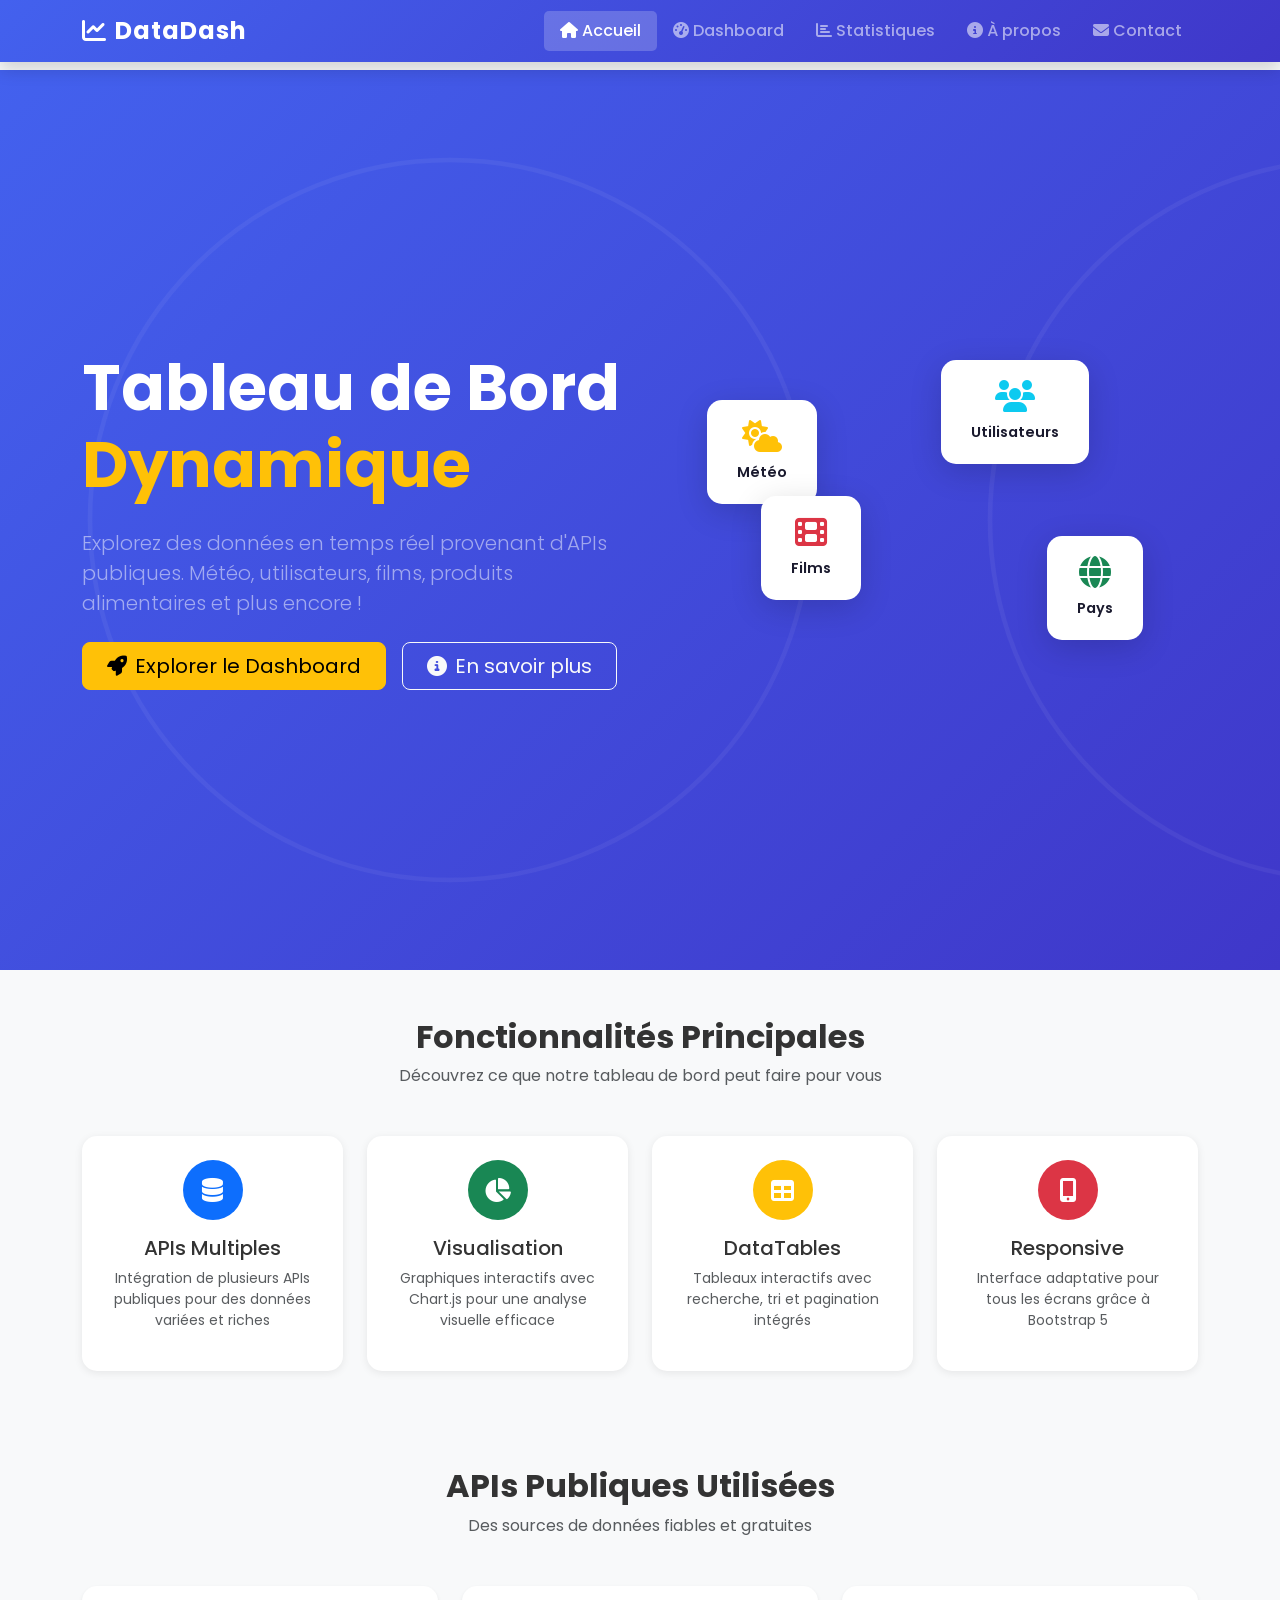
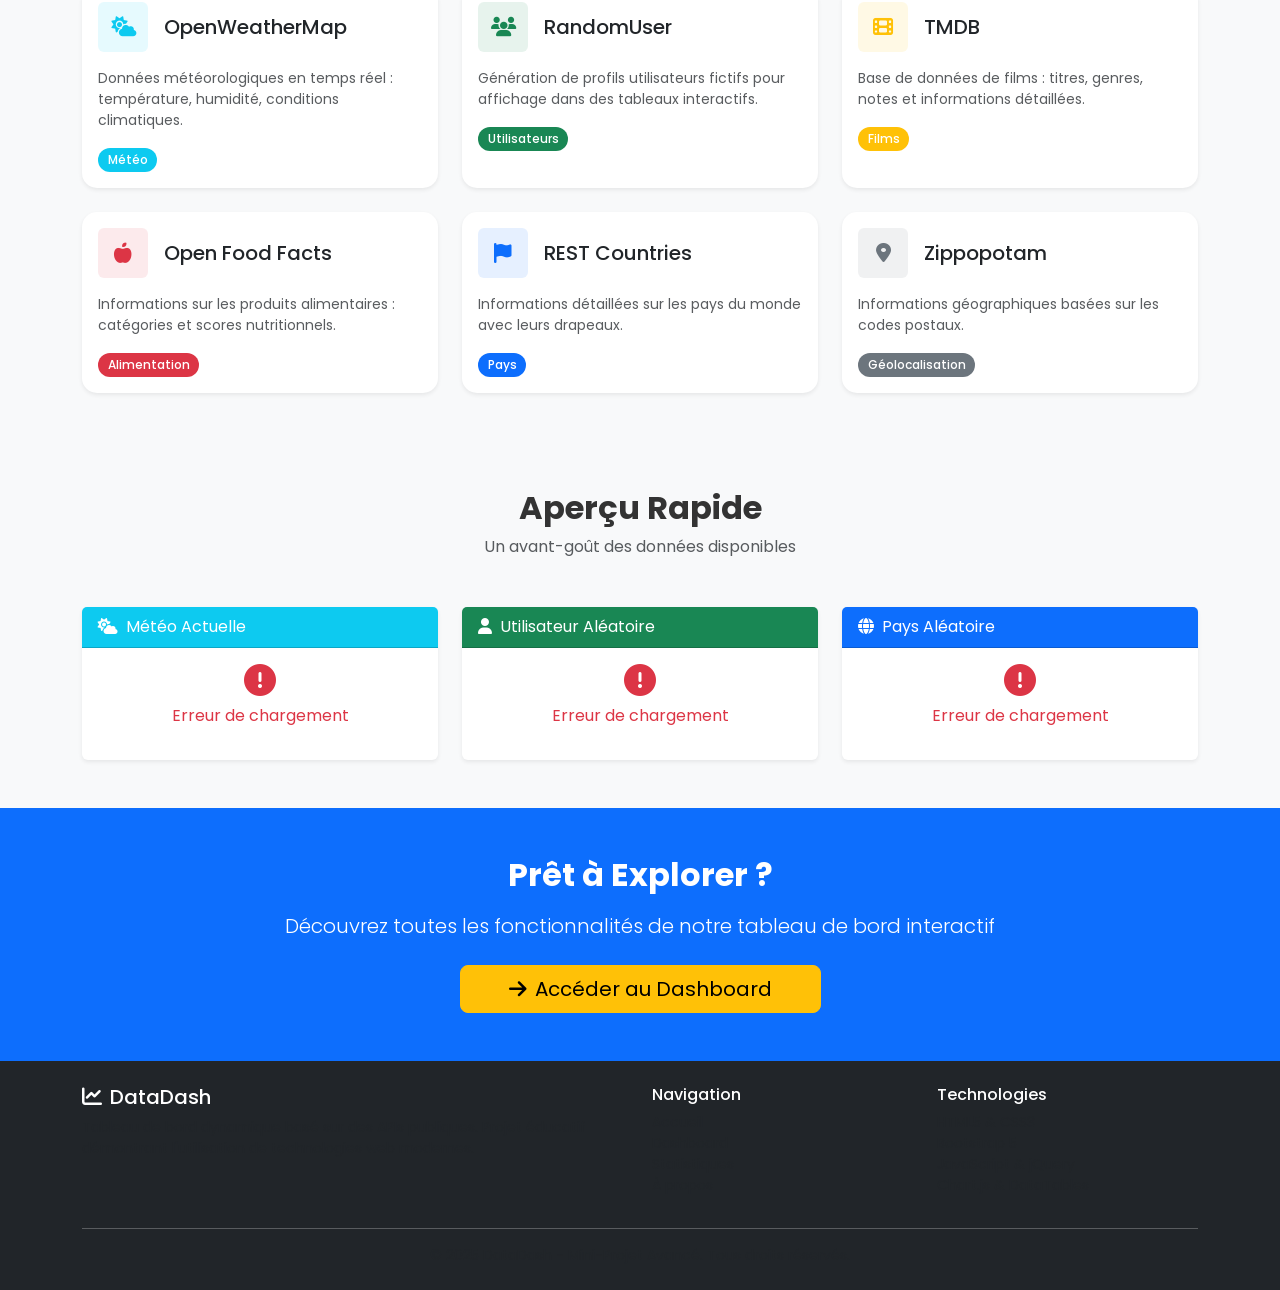
==== index.html @ 27be099c "feat: add statistiques page with dynamic data visualization and user statistics" ====
<!DOCTYPE html>
<html lang="fr">
<head>
    <meta charset="UTF-8">
    <meta name="viewport" content="width=device-width, initial-scale=1.0">
    <title>DataDash - Tableau de Bord Dynamique</title>
    <!-- Bootstrap 5 CSS -->
    <link href="https://cdn.jsdelivr.net/npm/bootstrap@5.3.2/dist/css/bootstrap.min.css" rel="stylesheet">
    <!-- Font Awesome -->
    <link rel="stylesheet" href="https://cdnjs.cloudflare.com/ajax/libs/font-awesome/6.4.2/css/all.min.css">
    <!-- Google Fonts -->
    <link href="https://fonts.googleapis.com/css2?family=Poppins:wght@300;400;500;600;700&display=swap" rel="stylesheet">
    <!-- Custom CSS -->
    <link rel="stylesheet" href="css/style.css">
</head>
<body>
    <!-- Navigation -->
    <nav class="navbar navbar-expand-lg navbar-dark bg-primary fixed-top shadow">
        <div class="container">
            <a class="navbar-brand fw-bold" href="index.html">
                <i class="fas fa-chart-line me-2"></i>DataDash
            </a>
            <button class="navbar-toggler" type="button" data-bs-toggle="collapse" data-bs-target="#navbarNav">
                <span class="navbar-toggler-icon"></span>
            </button>
            <div class="collapse navbar-collapse" id="navbarNav">
                <ul class="navbar-nav ms-auto">
                    <li class="nav-item">
                        <a class="nav-link active" href="index.html"><i class="fas fa-home me-1"></i>Accueil</a>
                    </li>
                    <li class="nav-item">
                        <a class="nav-link" href="pages/dashboard.html"><i class="fas fa-tachometer-alt me-1"></i>Dashboard</a>
                    </li>
                    <li class="nav-item">
                        <a class="nav-link" href="pages/statistiques.html"><i class="fas fa-chart-bar me-1"></i>Statistiques</a>
                    </li>
                    <li class="nav-item">
                        <a class="nav-link" href="pages/apropos.html"><i class="fas fa-info-circle me-1"></i>À propos</a>
                    </li>
                    <li class="nav-item">
                        <a class="nav-link" href="pages/contact.html"><i class="fas fa-envelope me-1"></i>Contact</a>
                    </li>
                </ul>
            </div>
        </div>
    </nav>

    <!-- Hero Section -->
    <header class="hero-section">
        <div class="hero-overlay"></div>
        <div class="container hero-content">
            <div class="row align-items-center min-vh-100">
                <div class="col-lg-6">
                    <h1 class="display-3 fw-bold text-white mb-4 animate-fade-in">
                        Tableau de Bord <span class="text-warning">Dynamique</span>
                    </h1>
                    <p class="lead text-white-50 mb-4">
                        Explorez des données en temps réel provenant d'APIs publiques. 
                        Météo, utilisateurs, films, produits alimentaires et plus encore !
                    </p>
                    <div class="d-flex gap-3 flex-wrap">
                        <a href="pages/dashboard.html" class="btn btn-warning btn-lg px-4 py-2">
                            <i class="fas fa-rocket me-2"></i>Explorer le Dashboard
                        </a>
                        <a href="pages/apropos.html" class="btn btn-outline-light btn-lg px-4 py-2">
                            <i class="fas fa-info-circle me-2"></i>En savoir plus
                        </a>
                    </div>
                </div>
                <div class="col-lg-6 d-none d-lg-block">
                    <div class="hero-illustration">
                        <div class="floating-card card-1">
                            <i class="fas fa-cloud-sun fa-2x text-warning"></i>
                            <span>Météo</span>
                        </div>
                        <div class="floating-card card-2">
                            <i class="fas fa-users fa-2x text-info"></i>
                            <span>Utilisateurs</span>
                        </div>
                        <div class="floating-card card-3">
                            <i class="fas fa-film fa-2x text-danger"></i>
                            <span>Films</span>
                        </div>
                        <div class="floating-card card-4">
                            <i class="fas fa-globe fa-2x text-success"></i>
                            <span>Pays</span>
                        </div>
                    </div>
                </div>
            </div>
        </div>
    </header>

    <!-- Features Section -->
    <section class="py-5 bg-light" id="features">
        <div class="container">
            <div class="text-center mb-5">
                <h2 class="fw-bold">Fonctionnalités Principales</h2>
                <p class="text-muted">Découvrez ce que notre tableau de bord peut faire pour vous</p>
            </div>
            <div class="row g-4">
                <div class="col-md-6 col-lg-3">
                    <div class="feature-card text-center p-4 h-100">
                        <div class="feature-icon bg-primary text-white rounded-circle mb-3 mx-auto">
                            <i class="fas fa-database"></i>
                        </div>
                        <h5>APIs Multiples</h5>
                        <p class="text-muted small">Intégration de plusieurs APIs publiques pour des données variées et riches</p>
                    </div>
                </div>
                <div class="col-md-6 col-lg-3">
                    <div class="feature-card text-center p-4 h-100">
                        <div class="feature-icon bg-success text-white rounded-circle mb-3 mx-auto">
                            <i class="fas fa-chart-pie"></i>
                        </div>
                        <h5>Visualisation</h5>
                        <p class="text-muted small">Graphiques interactifs avec Chart.js pour une analyse visuelle efficace</p>
                    </div>
                </div>
                <div class="col-md-6 col-lg-3">
                    <div class="feature-card text-center p-4 h-100">
                        <div class="feature-icon bg-warning text-white rounded-circle mb-3 mx-auto">
                            <i class="fas fa-table"></i>
                        </div>
                        <h5>DataTables</h5>
                        <p class="text-muted small">Tableaux interactifs avec recherche, tri et pagination intégrés</p>
                    </div>
                </div>
                <div class="col-md-6 col-lg-3">
                    <div class="feature-card text-center p-4 h-100">
                        <div class="feature-icon bg-danger text-white rounded-circle mb-3 mx-auto">
                            <i class="fas fa-mobile-alt"></i>
                        </div>
                        <h5>Responsive</h5>
                        <p class="text-muted small">Interface adaptative pour tous les écrans grâce à Bootstrap 5</p>
                    </div>
                </div>
            </div>
        </div>
    </section>

    <!-- APIs Section -->
    <section class="py-5" id="apis">
        <div class="container">
            <div class="text-center mb-5">
                <h2 class="fw-bold">APIs Publiques Utilisées</h2>
                <p class="text-muted">Des sources de données fiables et gratuites</p>
            </div>
            <div class="row g-4">
                <div class="col-md-6 col-lg-4">
                    <div class="api-card card h-100 border-0 shadow-sm">
                        <div class="card-body">
                            <div class="d-flex align-items-center mb-3">
                                <div class="api-icon bg-info bg-opacity-10 text-info rounded p-3 me-3">
                                    <i class="fas fa-cloud-sun fa-lg"></i>
                                </div>
                                <h5 class="mb-0">OpenWeatherMap</h5>
                            </div>
                            <p class="text-muted small">Données météorologiques en temps réel : température, humidité, conditions climatiques.</p>
                            <span class="badge bg-info">Météo</span>
                        </div>
                    </div>
                </div>
                <div class="col-md-6 col-lg-4">
                    <div class="api-card card h-100 border-0 shadow-sm">
                        <div class="card-body">
                            <div class="d-flex align-items-center mb-3">
                                <div class="api-icon bg-success bg-opacity-10 text-success rounded p-3 me-3">
                                    <i class="fas fa-users fa-lg"></i>
                                </div>
                                <h5 class="mb-0">RandomUser</h5>
                            </div>
                            <p class="text-muted small">Génération de profils utilisateurs fictifs pour affichage dans des tableaux interactifs.</p>
                            <span class="badge bg-success">Utilisateurs</span>
                        </div>
                    </div>
                </div>
                <div class="col-md-6 col-lg-4">
                    <div class="api-card card h-100 border-0 shadow-sm">
                        <div class="card-body">
                            <div class="d-flex align-items-center mb-3">
                                <div class="api-icon bg-warning bg-opacity-10 text-warning rounded p-3 me-3">
                                    <i class="fas fa-film fa-lg"></i>
                                </div>
                                <h5 class="mb-0">TMDB</h5>
                            </div>
                            <p class="text-muted small">Base de données de films : titres, genres, notes et informations détaillées.</p>
                            <span class="badge bg-warning">Films</span>
                        </div>
                    </div>
                </div>
                <div class="col-md-6 col-lg-4">
                    <div class="api-card card h-100 border-0 shadow-sm">
                        <div class="card-body">
                            <div class="d-flex align-items-center mb-3">
                                <div class="api-icon bg-danger bg-opacity-10 text-danger rounded p-3 me-3">
                                    <i class="fas fa-apple-alt fa-lg"></i>
                                </div>
                                <h5 class="mb-0">Open Food Facts</h5>
                            </div>
                            <p class="text-muted small">Informations sur les produits alimentaires : catégories et scores nutritionnels.</p>
                            <span class="badge bg-danger">Alimentation</span>
                        </div>
                    </div>
                </div>
                <div class="col-md-6 col-lg-4">
                    <div class="api-card card h-100 border-0 shadow-sm">
                        <div class="card-body">
                            <div class="d-flex align-items-center mb-3">
                                <div class="api-icon bg-primary bg-opacity-10 text-primary rounded p-3 me-3">
                                    <i class="fas fa-flag fa-lg"></i>
                                </div>
                                <h5 class="mb-0">REST Countries</h5>
                            </div>
                            <p class="text-muted small">Informations détaillées sur les pays du monde avec leurs drapeaux.</p>
                            <span class="badge bg-primary">Pays</span>
                        </div>
                    </div>
                </div>
                <div class="col-md-6 col-lg-4">
                    <div class="api-card card h-100 border-0 shadow-sm">
                        <div class="card-body">
                            <div class="d-flex align-items-center mb-3">
                                <div class="api-icon bg-secondary bg-opacity-10 text-secondary rounded p-3 me-3">
                                    <i class="fas fa-map-marker-alt fa-lg"></i>
                                </div>
                                <h5 class="mb-0">Zippopotam</h5>
                            </div>
                            <p class="text-muted small">Informations géographiques basées sur les codes postaux.</p>
                            <span class="badge bg-secondary">Géolocalisation</span>
                        </div>
                    </div>
                </div>
            </div>
        </div>
    </section>

    <!-- Quick Preview Section -->
    <section class="py-5 bg-light" id="preview">
        <div class="container">
            <div class="text-center mb-5">
                <h2 class="fw-bold">Aperçu Rapide</h2>
                <p class="text-muted">Un avant-goût des données disponibles</p>
            </div>
            <div class="row g-4">
                <!-- Weather Widget -->
                <div class="col-lg-4">
                    <div class="card border-0 shadow-sm h-100">
                        <div class="card-header bg-info text-white">
                            <i class="fas fa-cloud-sun me-2"></i>Météo Actuelle
                        </div>
                        <div class="card-body" id="weather-widget">
                            <div class="text-center py-4">
                                <div class="spinner-border text-info" role="status">
                                    <span class="visually-hidden">Chargement...</span>
                                </div>
                                <p class="text-muted mt-2">Chargement des données météo...</p>
                            </div>
                        </div>
                    </div>
                </div>
                <!-- Random User Widget -->
                <div class="col-lg-4">
                    <div class="card border-0 shadow-sm h-100">
                        <div class="card-header bg-success text-white">
                            <i class="fas fa-user me-2"></i>Utilisateur Aléatoire
                        </div>
                        <div class="card-body" id="user-widget">
                            <div class="text-center py-4">
                                <div class="spinner-border text-success" role="status">
                                    <span class="visually-hidden">Chargement...</span>
                                </div>
                                <p class="text-muted mt-2">Chargement du profil...</p>
                            </div>
                        </div>
                    </div>
                </div>
                <!-- Country Widget -->
                <div class="col-lg-4">
                    <div class="card border-0 shadow-sm h-100">
                        <div class="card-header bg-primary text-white">
                            <i class="fas fa-globe me-2"></i>Pays Aléatoire
                        </div>
                        <div class="card-body" id="country-widget">
                            <div class="text-center py-4">
                                <div class="spinner-border text-primary" role="status">
                                    <span class="visually-hidden">Chargement...</span>
                                </div>
                                <p class="text-muted mt-2">Chargement du pays...</p>
                            </div>
                        </div>
                    </div>
                </div>
            </div>
        </div>
    </section>

    <!-- Call to Action -->
    <section class="py-5 bg-primary text-white">
        <div class="container text-center">
            <h2 class="fw-bold mb-3">Prêt à Explorer ?</h2>
            <p class="lead mb-4">Découvrez toutes les fonctionnalités de notre tableau de bord interactif</p>
            <a href="pages/dashboard.html" class="btn btn-warning btn-lg px-5">
                <i class="fas fa-arrow-right me-2"></i>Accéder au Dashboard
            </a>
        </div>
    </section>

    <!-- Footer -->
    <footer class="bg-dark text-white py-4">
        <div class="container">
            <div class="row">
                <div class="col-md-6">
                    <h5><i class="fas fa-chart-line me-2"></i>DataDash</h5>
                    <p class="text-muted small">Tableau de bord dynamique basé sur des APIs publiques. Projet éducatif démontrant l'utilisation de technologies web modernes.</p>
                </div>
                <div class="col-md-3">
                    <h6>Navigation</h6>
                    <ul class="list-unstyled small">
                        <li><a href="index.html" class="text-muted">Accueil</a></li>
                        <li><a href="pages/dashboard.html" class="text-muted">Dashboard</a></li>
                        <li><a href="pages/statistiques.html" class="text-muted">Statistiques</a></li>
                        <li><a href="pages/apropos.html" class="text-muted">À propos</a></li>
                    </ul>
                </div>
                <div class="col-md-3">
                    <h6>Technologies</h6>
                    <ul class="list-unstyled small text-muted">
                        <li>HTML5 & CSS3</li>
                        <li>Bootstrap 5</li>
                        <li>JavaScript & jQuery</li>
                        <li>Chart.js & DataTables</li>
                    </ul>
                </div>
            </div>
            <hr class="my-3">
            <div class="text-center small text-muted">
                <p class="mb-0">&copy; 2025 DataDash - Mini-Projet Avancé. Tous droits réservés.</p>
            </div>
        </div>
    </footer>

    <!-- Scripts -->
    <script src="https://code.jquery.com/jquery-3.7.1.min.js"></script>
    <script src="https://cdn.jsdelivr.net/npm/bootstrap@5.3.2/dist/js/bootstrap.bundle.min.js"></script>
    <script src="js/main.js"></script>
    <script src="js/home.js"></script>
</body>
</html>
---- css/style.css ----
/* ========================================
   DataDash - Custom Styles
   Tableau de Bord Dynamique
======================================== */

/* Google Font */
* {
    font-family: 'Poppins', sans-serif;
}

/* Root Variables */
:root {
    --primary-color: #4361ee;
    --secondary-color: #3f37c9;
    --accent-color: #f72585;
    --success-color: #4cc9f0;
    --warning-color: #ffc107;
    --dark-color: #1a1a2e;
    --light-bg: #f8f9fa;
    --gradient-primary: linear-gradient(135deg, #4361ee 0%, #3f37c9 100%);
    --gradient-accent: linear-gradient(135deg, #f72585 0%, #b5179e 100%);
    --shadow-sm: 0 2px 8px rgba(0,0,0,0.08);
    --shadow-md: 0 4px 16px rgba(0,0,0,0.12);
    --shadow-lg: 0 8px 32px rgba(0,0,0,0.16);
    --transition: all 0.3s ease;
}

/* Body */
body {
    padding-top: 70px;
    background-color: var(--light-bg);
    color: #333;
}

/* Navbar Customization */
.navbar {
    background: var(--gradient-primary) !important;
    transition: var(--transition);
}

.navbar-brand {
    font-size: 1.5rem;
    letter-spacing: 1px;
}

.nav-link {
    font-weight: 500;
    padding: 0.5rem 1rem !important;
    border-radius: 5px;
    transition: var(--transition);
}

.nav-link:hover {
    background-color: rgba(255,255,255,0.1);
}

.nav-link.active {
    background-color: rgba(255,255,255,0.2) !important;
}

/* Hero Section */
.hero-section {
    background: var(--gradient-primary);
    min-height: 100vh;
    position: relative;
    overflow: hidden;
}

.hero-overlay {
    position: absolute;
    top: 0;
    left: 0;
    width: 100%;
    height: 100%;
    background: url('data:image/svg+xml,<svg xmlns="http://www.w3.org/2000/svg" viewBox="0 0 100 100"><circle cx="50" cy="50" r="40" fill="none" stroke="rgba(255,255,255,0.05)" stroke-width="0.5"/></svg>') repeat;
    animation: float 20s linear infinite;
}

@keyframes float {
    from { transform: translateY(0) rotate(0deg); }
    to { transform: translateY(-20px) rotate(5deg); }
}

.hero-content {
    position: relative;
    z-index: 2;
}

/* Floating Cards Animation */
.hero-illustration {
    position: relative;
    height: 400px;
}

.floating-card {
    position: absolute;
    background: white;
    padding: 20px 30px;
    border-radius: 15px;
    box-shadow: var(--shadow-lg);
    display: flex;
    flex-direction: column;
    align-items: center;
    gap: 10px;
    animation: floatCard 4s ease-in-out infinite;
}

.floating-card span {
    font-weight: 600;
    font-size: 0.9rem;
    color: var(--dark-color);
}

.card-1 {
    top: 20%;
    left: 10%;
    animation-delay: 0s;
}

.card-2 {
    top: 10%;
    right: 20%;
    animation-delay: 1s;
}

.card-3 {
    bottom: 30%;
    left: 20%;
    animation-delay: 2s;
}

.card-4 {
    bottom: 20%;
    right: 10%;
    animation-delay: 3s;
}

@keyframes floatCard {
    0%, 100% { transform: translateY(0); }
    50% { transform: translateY(-20px); }
}

/* Fade In Animation */
.animate-fade-in {
    animation: fadeIn 1s ease-in-out;
}

@keyframes fadeIn {
    from { opacity: 0; transform: translateY(20px); }
    to { opacity: 1; transform: translateY(0); }
}

/* Feature Cards */
.feature-card {
    background: white;
    border-radius: 15px;
    box-shadow: var(--shadow-sm);
    transition: var(--transition);
}

.feature-card:hover {
    transform: translateY(-5px);
    box-shadow: var(--shadow-md);
}

.feature-icon {
    width: 60px;
    height: 60px;
    display: flex;
    align-items: center;
    justify-content: center;
    font-size: 1.5rem;
}

/* API Cards */
.api-card {
    border-radius: 15px;
    transition: var(--transition);
}

.api-card:hover {
    transform: translateY(-5px);
    box-shadow: var(--shadow-md);
}

.api-icon {
    width: 50px;
    height: 50px;
    display: flex;
    align-items: center;
    justify-content: center;
}

/* Dashboard Page Styles */
.dashboard-header {
    background: var(--gradient-primary);
    color: white;
    padding: 2rem 0;
    margin-bottom: 2rem;
}

.stat-card {
    background: white;
    border-radius: 15px;
    padding: 1.5rem;
    box-shadow: var(--shadow-sm);
    transition: var(--transition);
    border-left: 4px solid;
}

.stat-card:hover {
    transform: translateY(-3px);
    box-shadow: var(--shadow-md);
}

.stat-card.primary { border-left-color: var(--primary-color); }
.stat-card.success { border-left-color: #28a745; }
.stat-card.warning { border-left-color: var(--warning-color); }
.stat-card.danger { border-left-color: #dc3545; }
.stat-card.info { border-left-color: #17a2b8; }

.stat-icon {
    width: 50px;
    height: 50px;
    border-radius: 10px;
    display: flex;
    align-items: center;
    justify-content: center;
    font-size: 1.3rem;
}

/* Data Cards */
.data-card {
    background: white;
    border-radius: 15px;
    box-shadow: var(--shadow-sm);
    overflow: hidden;
}

.data-card .card-header {
    background: var(--light-bg);
    border-bottom: 1px solid #eee;
    font-weight: 600;
}

/* Charts Container */
.chart-container {
    position: relative;
    height: 300px;
    width: 100%;
}

/* Tables */
.table-container {
    background: white;
    border-radius: 15px;
    box-shadow: var(--shadow-sm);
    overflow: hidden;
}

.dataTables_wrapper {
    padding: 1rem;
}

.dataTables_filter input {
    border-radius: 20px;
    padding: 0.5rem 1rem;
    border: 1px solid #ddd;
}

.dataTables_length select {
    border-radius: 5px;
    padding: 0.3rem;
}

table.dataTable {
    margin-top: 1rem !important;
}

table.dataTable thead th {
    background: var(--light-bg);
    font-weight: 600;
    color: var(--dark-color);
    border-bottom: 2px solid #ddd;
}

table.dataTable tbody tr:hover {
    background-color: rgba(67, 97, 238, 0.05);
}

/* User Cards */
.user-card {
    background: white;
    border-radius: 15px;
    padding: 1.5rem;
    text-align: center;
    box-shadow: var(--shadow-sm);
    transition: var(--transition);
}

.user-card:hover {
    transform: translateY(-5px);
    box-shadow: var(--shadow-md);
}

.user-card img {
    width: 80px;
    height: 80px;
    border-radius: 50%;
    margin-bottom: 1rem;
    border: 3px solid var(--primary-color);
}

/* Country Cards */
.country-card {
    background: white;
    border-radius: 15px;
    padding: 1.5rem;
    text-align: center;
    box-shadow: var(--shadow-sm);
    transition: var(--transition);
}

.country-card:hover {
    transform: translateY(-5px);
    box-shadow: var(--shadow-md);
}

.country-card img {
    width: 80px;
    height: auto;
    margin-bottom: 1rem;
    border-radius: 5px;
    box-shadow: var(--shadow-sm);
}

/* Weather Widget */
.weather-main {
    background: linear-gradient(135deg, #667eea 0%, #764ba2 100%);
    color: white;
    border-radius: 15px;
    padding: 2rem;
}

.weather-icon {
    font-size: 4rem;
}

/* Loading States */
.loading-spinner {
    display: flex;
    flex-direction: column;
    align-items: center;
    justify-content: center;
    padding: 3rem;
}

.loading-spinner .spinner-border {
    width: 3rem;
    height: 3rem;
}

/* Error States */
.error-state {
    text-align: center;
    padding: 2rem;
    color: #dc3545;
}

.error-state i {
    font-size: 3rem;
    margin-bottom: 1rem;
}

/* Form Styles */
.form-floating > .form-control:focus ~ label,
.form-floating > .form-control:not(:placeholder-shown) ~ label {
    color: var(--primary-color);
}

.form-control:focus {
    border-color: var(--primary-color);
    box-shadow: 0 0 0 0.2rem rgba(67, 97, 238, 0.25);
}

.btn-primary {
    background: var(--gradient-primary);
    border: none;
    padding: 0.75rem 2rem;
    border-radius: 10px;
    font-weight: 600;
    transition: var(--transition);
}

.btn-primary:hover {
    transform: translateY(-2px);
    box-shadow: var(--shadow-md);
    background: var(--secondary-color);
}

/* Contact Form */
.contact-form {
    background: white;
    border-radius: 20px;
    padding: 2rem;
    box-shadow: var(--shadow-md);
}

.contact-info-card {
    background: var(--gradient-primary);
    color: white;
    border-radius: 20px;
    padding: 2rem;
}

.contact-info-item {
    display: flex;
    align-items: center;
    margin-bottom: 1.5rem;
}

.contact-info-item i {
    width: 40px;
    height: 40px;
    background: rgba(255,255,255,0.2);
    border-radius: 10px;
    display: flex;
    align-items: center;
    justify-content: center;
    margin-right: 1rem;
}

/* About Page */
.about-hero {
    background: var(--gradient-primary);
    color: white;
    padding: 4rem 0;
}

.tech-card {
    background: white;
    border-radius: 15px;
    padding: 1.5rem;
    text-align: center;
    box-shadow: var(--shadow-sm);
    transition: var(--transition);
    height: 100%;
}

.tech-card:hover {
    transform: translateY(-5px);
    box-shadow: var(--shadow-md);
}

.tech-icon {
    width: 60px;
    height: 60px;
    border-radius: 50%;
    display: flex;
    align-items: center;
    justify-content: center;
    margin: 0 auto 1rem;
    font-size: 1.5rem;
}

/* Statistics Page */
.stats-hero {
    background: var(--gradient-primary);
    color: white;
    padding: 3rem 0;
}

.chart-card {
    background: white;
    border-radius: 15px;
    box-shadow: var(--shadow-sm);
    padding: 1.5rem;
    margin-bottom: 1.5rem;
}

.chart-card .card-title {
    font-weight: 600;
    color: var(--dark-color);
    margin-bottom: 1rem;
}

/* Filter Section */
.filter-section {
    background: white;
    border-radius: 15px;
    padding: 1.5rem;
    box-shadow: var(--shadow-sm);
    margin-bottom: 2rem;
}

/* Pills & Badges */
.badge {
    font-weight: 500;
    padding: 0.5em 0.8em;
    border-radius: 20px;
}

/* Tabs */
.nav-tabs .nav-link {
    border: none;
    color: #666;
    font-weight: 500;
    padding: 0.75rem 1.5rem;
}

.nav-tabs .nav-link.active {
    color: var(--primary-color);
    border-bottom: 3px solid var(--primary-color);
    background: transparent;
}

/* Toast Notifications */
.toast-container {
    position: fixed;
    bottom: 20px;
    right: 20px;
    z-index: 9999;
}

/* Scrollbar */
::-webkit-scrollbar {
    width: 8px;
}

::-webkit-scrollbar-track {
    background: #f1f1f1;
}

::-webkit-scrollbar-thumb {
    background: var(--primary-color);
    border-radius: 4px;
}

::-webkit-scrollbar-thumb:hover {
    background: var(--secondary-color);
}

/* Footer */
footer {
    background: var(--dark-color);
}

footer a {
    text-decoration: none;
    transition: var(--transition);
}

footer a:hover {
    color: var(--primary-color) !important;
}

/* Responsive Adjustments */
@media (max-width: 991px) {
    .hero-section {
        text-align: center;
    }
    
    .hero-section .d-flex {
        justify-content: center;
    }
}

@media (max-width: 767px) {
    .hero-section h1 {
        font-size: 2rem;
    }
    
    .stat-card {
        margin-bottom: 1rem;
    }
    
    .chart-container {
        height: 250px;
    }
    
    .floating-card {
        display: none;
    }
}

/* Print Styles */
@media print {
    .navbar, footer, .btn {
        display: none !important;
    }
    
    body {
        padding-top: 0;
    }
}

/* Utility Classes */
.bg-gradient-primary {
    background: var(--gradient-primary);
}

.bg-gradient-accent {
    background: var(--gradient-accent);
}

.text-gradient {
    background: var(--gradient-primary);
    -webkit-background-clip: text;
    -webkit-text-fill-color: transparent;
}

.shadow-custom {
    box-shadow: var(--shadow-md);
}

.rounded-xl {
    border-radius: 20px;
}

/* Animation Classes */
.fade-in {
    animation: fadeIn 0.5s ease-in-out;
}

.slide-up {
    animation: slideUp 0.5s ease-out;
}

@keyframes slideUp {
    from {
        opacity: 0;
        transform: translateY(30px);
    }
    to {
        opacity: 1;
        transform: translateY(0);
    }
}

/* Pulse Animation for Loading */
.pulse {
    animation: pulse 2s infinite;
}

@keyframes pulse {
    0% { opacity: 1; }
    50% { opacity: 0.5; }
    100% { opacity: 1; }
}

/* Skeleton Loading */
.skeleton {
    background: linear-gradient(90deg, #f0f0f0 25%, #e0e0e0 50%, #f0f0f0 75%);
    background-size: 200% 100%;
    animation: skeleton 1.5s infinite;
    border-radius: 4px;
}

@keyframes skeleton {
    0% { background-position: 200% 0; }
    100% { background-position: -200% 0; }
}

/* Hover Effects */
.hover-lift {
    transition: var(--transition);
}

.hover-lift:hover {
    transform: translateY(-5px);
    box-shadow: var(--shadow-lg);
}

/* Food Card */
.food-card {
    background: white;
    border-radius: 15px;
    overflow: hidden;
    box-shadow: var(--shadow-sm);
    transition: var(--transition);
}

.food-card:hover {
    transform: translateY(-5px);
    box-shadow: var(--shadow-md);
}

.food-card img {
    width: 100%;
    height: 150px;
    object-fit: cover;
}

.nutriscore {
    width: 40px;
    height: 40px;
    border-radius: 50%;
    display: flex;
    align-items: center;
    justify-content: center;
    font-weight: bold;
    color: white;
}

.nutriscore-a { background: #038141; }
.nutriscore-b { background: #85bb2f; }
.nutriscore-c { background: #fecb02; }
.nutriscore-d { background: #ee8100; }
.nutriscore-e { background: #e63e11; }

/* Movie Card */
.movie-card {
    background: white;
    border-radius: 15px;
    overflow: hidden;
    box-shadow: var(--shadow-sm);
    transition: var(--transition);
}

.movie-card:hover {
    transform: scale(1.02);
    box-shadow: var(--shadow-md);
}

.movie-card img {
    width: 100%;
    height: 280px;
    object-fit: cover;
}

.movie-rating {
    position: absolute;
    top: 10px;
    right: 10px;
    background: rgba(0,0,0,0.8);
    color: #ffc107;
    padding: 5px 10px;
    border-radius: 20px;
    font-weight: bold;
    font-size: 0.85rem;
}

/* Search Box */
.search-box {
    position: relative;
}

.search-box input {
    padding-left: 40px;
    border-radius: 25px;
    border: 2px solid #eee;
    transition: var(--transition);
}

.search-box input:focus {
    border-color: var(--primary-color);
}

.search-box i {
    position: absolute;
    left: 15px;
    top: 50%;
    transform: translateY(-50%);
    color: #999;
}

/* Refresh Button */
.btn-refresh {
    width: 40px;
    height: 40px;
    border-radius: 50%;
    display: flex;
    align-items: center;
    justify-content: center;
    transition: var(--transition);
}

.btn-refresh:hover {
    transform: rotate(180deg);
}

/* Postal Code Widget */
.postal-result {
    background: linear-gradient(135deg, #667eea 0%, #764ba2 100%);
    color: white;
    border-radius: 15px;
    padding: 1.5rem;
}

/* Modal Customization */
.modal-content {
    border-radius: 20px;
    border: none;
}

.modal-header {
    border-bottom: 1px solid #eee;
    background: var(--light-bg);
    border-radius: 20px 20px 0 0;
}

/* Validation Styles */
.is-invalid {
    border-color: #dc3545 !important;
}

.invalid-feedback {
    font-size: 0.85rem;
}

.is-valid {
    border-color: #28a745 !important;
}

/* Success Message */
.success-message {
    background: #d4edda;
    color: #155724;
    padding: 1rem;
    border-radius: 10px;
    text-align: center;
}

.success-message i {
    font-size: 2rem;
    margin-bottom: 0.5rem;
}
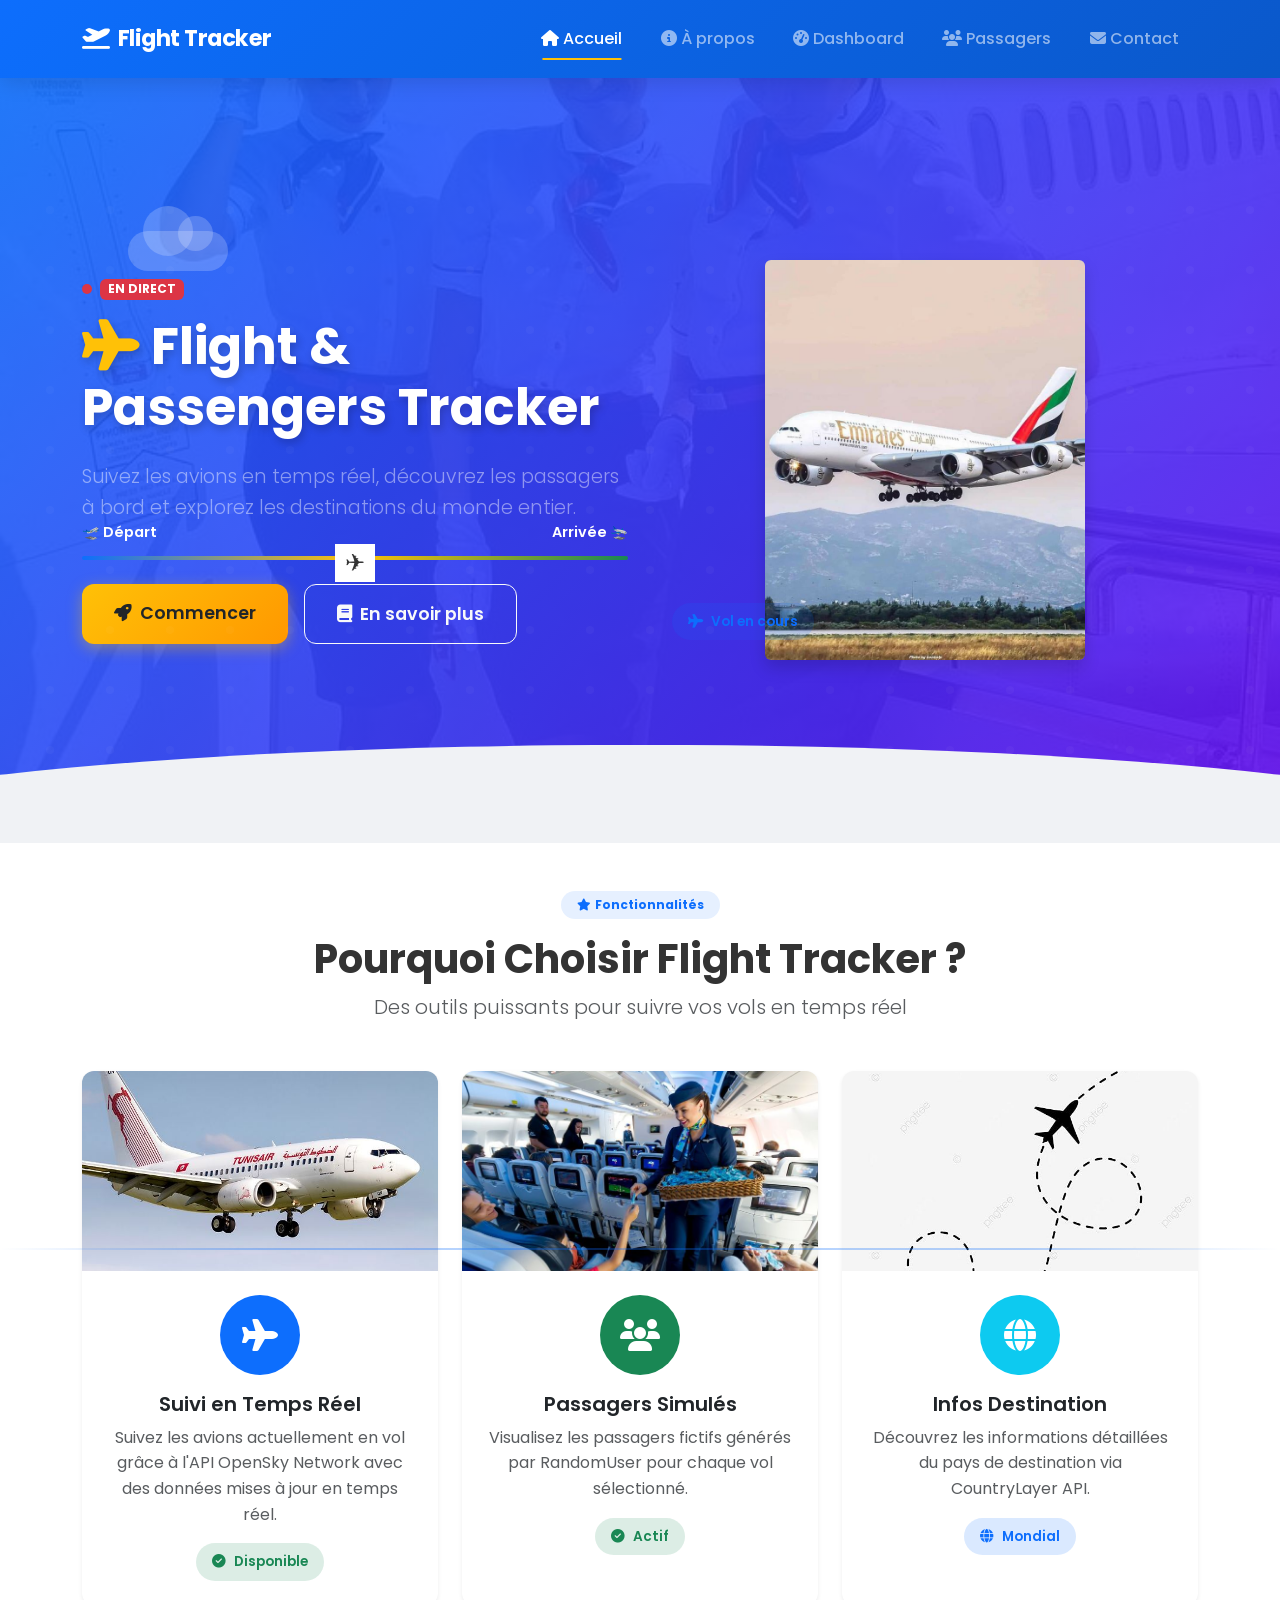
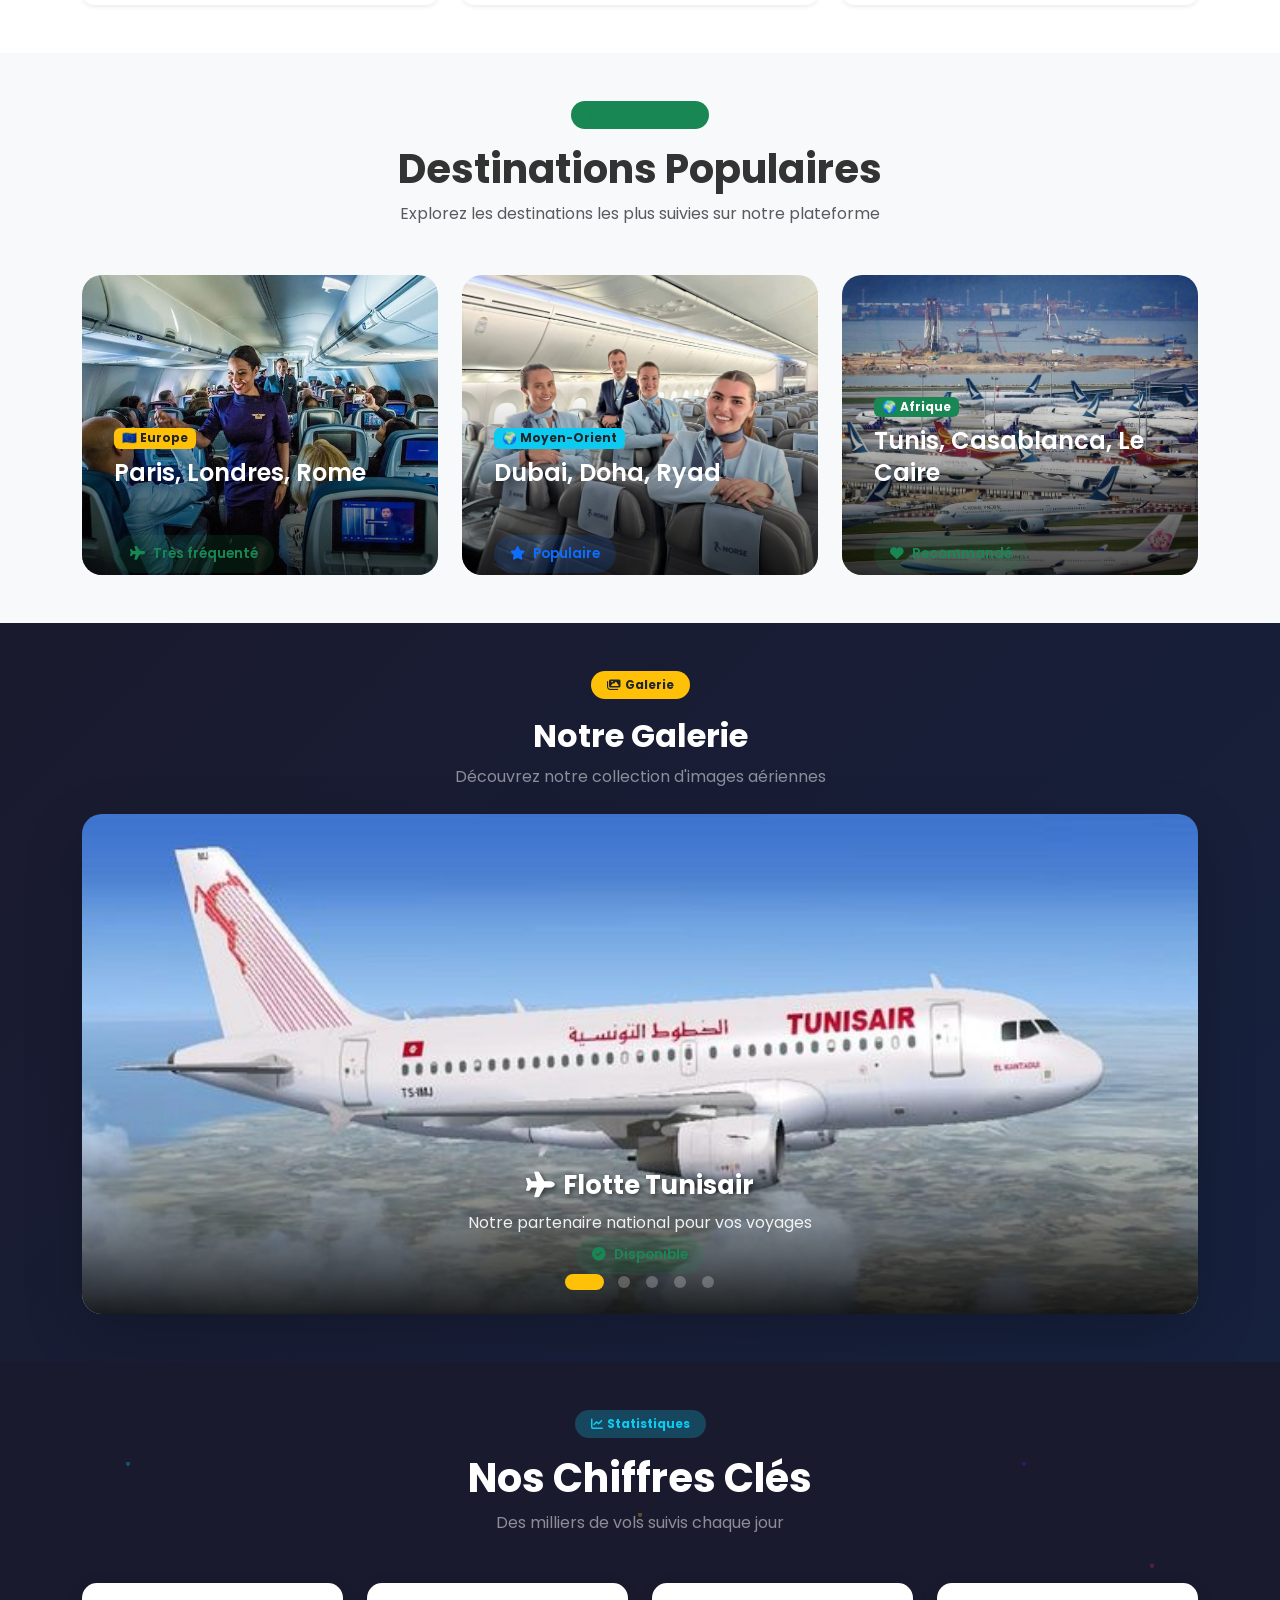
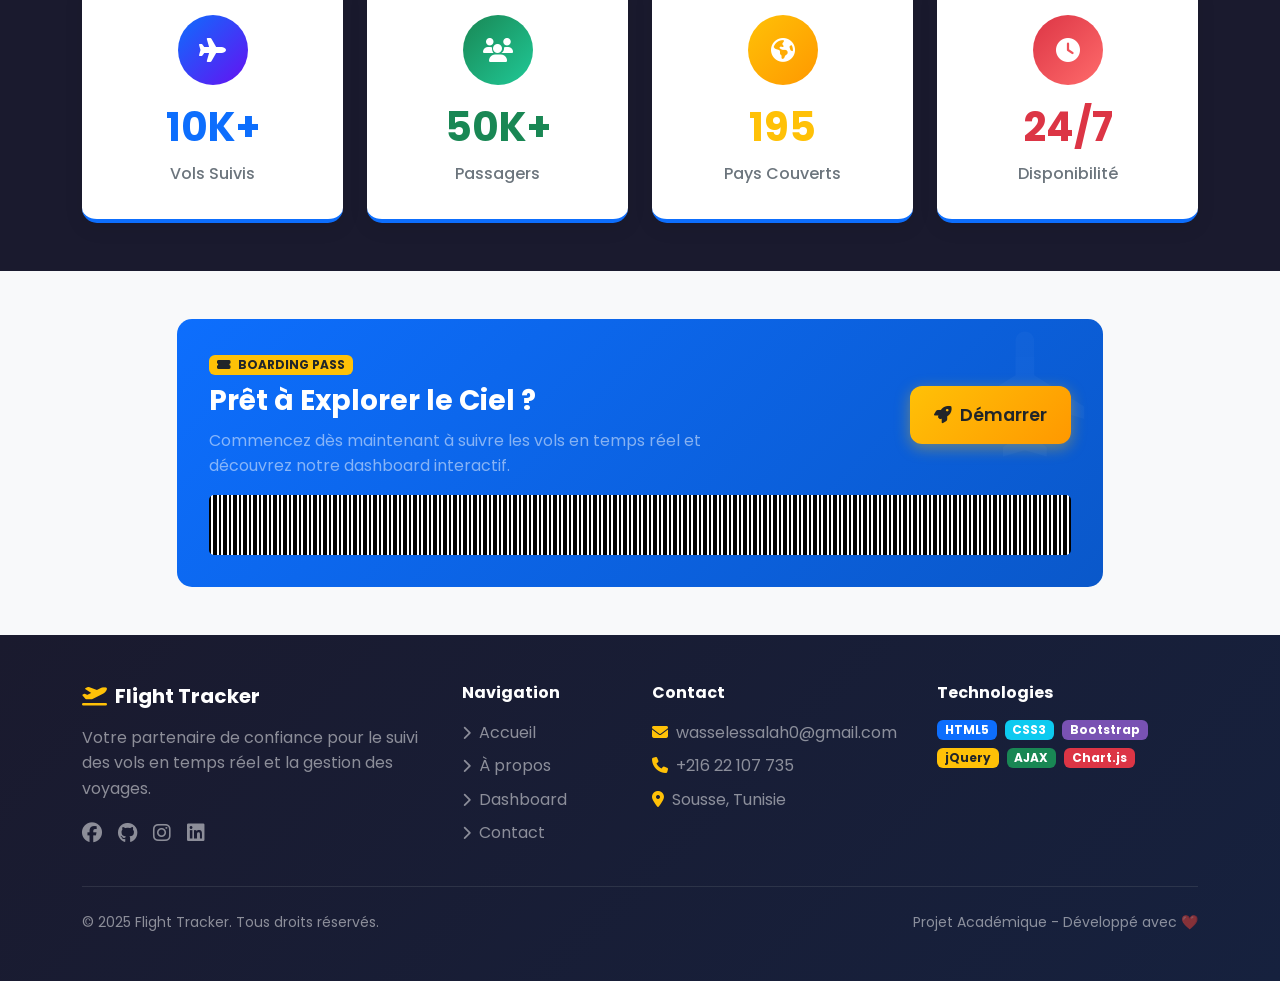
==== commit 7bdb3983: "Add passengers tracking functionality with RandomUser API integration and country info display" ====
--- a/index.html
+++ b/index.html
@@ -3,22 +3,20 @@
 <head>
     <meta charset="UTF-8">
     <meta name="viewport" content="width=device-width, initial-scale=1.0">
-    <title>DataDash - Tableau de Bord Dynamique</title>
+    <title>Flight & Passengers Tracker - Accueil</title>
     <!-- Bootstrap 5 CSS -->
     <link href="https://cdn.jsdelivr.net/npm/bootstrap@5.3.2/dist/css/bootstrap.min.css" rel="stylesheet">
     <!-- Font Awesome -->
     <link rel="stylesheet" href="https://cdnjs.cloudflare.com/ajax/libs/font-awesome/6.4.2/css/all.min.css">
-    <!-- Google Fonts -->
-    <link href="https://fonts.googleapis.com/css2?family=Poppins:wght@300;400;500;600;700&display=swap" rel="stylesheet">
     <!-- Custom CSS -->
     <link rel="stylesheet" href="css/style.css">
 </head>
 <body>
     <!-- Navigation -->
-    <nav class="navbar navbar-expand-lg navbar-dark bg-primary fixed-top shadow">
-        <div class="container">
-            <a class="navbar-brand fw-bold" href="index.html">
-                <i class="fas fa-chart-line me-2"></i>DataDash
+    <nav class="navbar navbar-expand-lg navbar-dark bg-primary sticky-top">
+        <div class="container">
+            <a class="navbar-brand" href="index.html">
+                <i class="fas fa-plane-departure me-2"></i>Flight Tracker
             </a>
             <button class="navbar-toggler" type="button" data-bs-toggle="collapse" data-bs-target="#navbarNav">
                 <span class="navbar-toggler-icon"></span>
@@ -29,61 +27,60 @@
                         <a class="nav-link active" href="index.html"><i class="fas fa-home me-1"></i>Accueil</a>
                     </li>
                     <li class="nav-item">
-                        <a class="nav-link" href="pages/dashboard.html"><i class="fas fa-tachometer-alt me-1"></i>Dashboard</a>
+                        <a class="nav-link" href="about.html"><i class="fas fa-info-circle me-1"></i>À propos</a>
                     </li>
                     <li class="nav-item">
-                        <a class="nav-link" href="pages/statistiques.html"><i class="fas fa-chart-bar me-1"></i>Statistiques</a>
+                        <a class="nav-link" href="dashboard.html"><i class="fas fa-tachometer-alt me-1"></i>Dashboard</a>
                     </li>
                     <li class="nav-item">
-                        <a class="nav-link" href="pages/apropos.html"><i class="fas fa-info-circle me-1"></i>À propos</a>
+                        <a class="nav-link" href="passengers.html"><i class="fas fa-users me-1"></i>Passagers</a>
                     </li>
                     <li class="nav-item">
-                        <a class="nav-link" href="pages/contact.html"><i class="fas fa-envelope me-1"></i>Contact</a>
+                        <a class="nav-link" href="contact.html"><i class="fas fa-envelope me-1"></i>Contact</a>
                     </li>
                 </ul>
             </div>
         </div>
     </nav>
 
-    <!-- Hero Section -->
-    <header class="hero-section">
-        <div class="hero-overlay"></div>
-        <div class="container hero-content">
-            <div class="row align-items-center min-vh-100">
-                <div class="col-lg-6">
-                    <h1 class="display-3 fw-bold text-white mb-4 animate-fade-in">
-                        Tableau de Bord <span class="text-warning">Dynamique</span>
+    <!-- Header / Hero Section -->
+    <header class="hero-section travel-bg">
+        <div class="cloud-decoration" style="top: 20%; left: 10%;"></div>
+        <div class="cloud-decoration" style="top: 40%; right: 15%;"></div>
+        <div class="container">
+            <div class="row align-items-center min-vh-75">
+                <div class="col-lg-6 page-transition">
+                    <div class="live-indicator mb-3">
+                        <span class="dot"></span>
+                        <span class="badge bg-danger">EN DIRECT</span>
+                    </div>
+                    <h1 class="display-4 fw-bold text-white mb-4">
+                        <i class="fas fa-plane text-warning"></i> Flight & Passengers Tracker
                     </h1>
                     <p class="lead text-white-50 mb-4">
-                        Explorez des données en temps réel provenant d'APIs publiques. 
-                        Météo, utilisateurs, films, produits alimentaires et plus encore !
+                        Suivez les avions en temps réel, découvrez les passagers à bord et explorez les destinations du monde entier.
                     </p>
+                    
+                    <!-- Flight Route Visual -->
+                    <div class="flight-route-line mb-4">
+                        <span class="departure text-white">🛫 Départ</span>
+                        <span class="arrival text-white">Arrivée 🛬</span>
+                    </div>
+                    
                     <div class="d-flex gap-3 flex-wrap">
-                        <a href="pages/dashboard.html" class="btn btn-warning btn-lg px-4 py-2">
-                            <i class="fas fa-rocket me-2"></i>Explorer le Dashboard
+                        <a href="dashboard.html" class="btn btn-warning btn-lg">
+                            <i class="fas fa-rocket me-2"></i>Commencer
                         </a>
-                        <a href="pages/apropos.html" class="btn btn-outline-light btn-lg px-4 py-2">
-                            <i class="fas fa-info-circle me-2"></i>En savoir plus
+                        <a href="about.html" class="btn btn-outline-light btn-lg">
+                            <i class="fas fa-book me-2"></i>En savoir plus
                         </a>
                     </div>
                 </div>
-                <div class="col-lg-6 d-none d-lg-block">
-                    <div class="hero-illustration">
-                        <div class="floating-card card-1">
-                            <i class="fas fa-cloud-sun fa-2x text-warning"></i>
-                            <span>Météo</span>
-                        </div>
-                        <div class="floating-card card-2">
-                            <i class="fas fa-users fa-2x text-info"></i>
-                            <span>Utilisateurs</span>
-                        </div>
-                        <div class="floating-card card-3">
-                            <i class="fas fa-film fa-2x text-danger"></i>
-                            <span>Films</span>
-                        </div>
-                        <div class="floating-card card-4">
-                            <i class="fas fa-globe fa-2x text-success"></i>
-                            <span>Pays</span>
+                <div class="col-lg-6 text-center page-transition">
+                    <div class="hero-image position-relative">
+                        <img src="images/flight/airplane-main.jpeg" alt="Avion en vol" class="img-fluid rounded shadow" style="max-height: 400px;">
+                        <div class="flight-status in-flight position-absolute" style="bottom: 20px; left: 20px;">
+                            <i class="fas fa-plane"></i> Vol en cours
                         </div>
                     </div>
                 </div>
@@ -91,259 +88,341 @@
         </div>
     </header>
 
+  
     <!-- Features Section -->
-    <section class="py-5 bg-light" id="features">
+    <section class="py-5 bg-white section-plane-trail">
+        <div class="container">
+            <div class="text-center mb-5 page-transition">
+                <span class="badge bg-primary bg-opacity-10 text-primary px-3 py-2 rounded-pill mb-3">
+                    <i class="fas fa-star me-1"></i>Fonctionnalités
+                </span>
+                <h2 class="fw-bold display-6">Pourquoi Choisir Flight Tracker ?</h2>
+                <p class="text-muted lead">Des outils puissants pour suivre vos vols en temps réel</p>
+            </div>
+            <div class="row g-4">
+                <div class="col-md-4">
+                    <div class="card h-100 border-0 shadow-sm feature-card">
+                        <img src="images/flight/tunisair-boeing-1.jpeg" class="card-img-top" alt="Suivi de vol" style="height: 200px; object-fit: cover;">
+                        <div class="card-body text-center p-4">
+                            <div class="feature-icon bg-primary text-white rounded-circle mb-3 mx-auto">
+                                <i class="fas fa-plane fa-2x"></i>
+                            </div>
+                            <h5 class="card-title">Suivi en Temps Réel</h5>
+                            <p class="card-text text-muted">
+                                Suivez les avions actuellement en vol grâce à l'API OpenSky Network avec des données mises à jour en temps réel.
+                            </p>
+                            <span class="flight-status on-time"><i class="fas fa-check-circle"></i> Disponible</span>
+                        </div>
+                    </div>
+                </div>
+                <div class="col-md-4">
+                    <div class="card h-100 border-0 shadow-sm feature-card">
+                        <img src="images/flight/flight-attendants-1.jpeg" class="card-img-top" alt="Passagers" style="height: 200px; object-fit: cover;">
+                        <div class="card-body text-center p-4">
+                            <div class="feature-icon bg-success text-white rounded-circle mb-3 mx-auto">
+                                <i class="fas fa-users fa-2x"></i>
+                            </div>
+                            <h5 class="card-title">Passagers Simulés</h5>
+                            <p class="card-text text-muted">
+                                Visualisez les passagers fictifs générés par RandomUser pour chaque vol sélectionné.
+                            </p>
+                            <span class="flight-status on-time"><i class="fas fa-check-circle"></i> Actif</span>
+                        </div>
+                    </div>
+                </div>
+                <div class="col-md-4">
+                    <div class="card h-100 border-0 shadow-sm feature-card">
+                        <img src="images/flight/flight-route.jpeg" class="card-img-top" alt="Destinations" style="height: 200px; object-fit: cover;">
+                        <div class="card-body text-center p-4">
+                            <div class="feature-icon bg-info text-white rounded-circle mb-3 mx-auto">
+                                <i class="fas fa-globe fa-2x"></i>
+                            </div>
+                            <h5 class="card-title">Infos Destination</h5>
+                            <p class="card-text text-muted">
+                                Découvrez les informations détaillées du pays de destination via CountryLayer API.
+                            </p>
+                            <span class="flight-status in-flight"><i class="fas fa-globe"></i> Mondial</span>
+                        </div>
+                    </div>
+                </div>
+            </div>
+        </div>
+    </section>
+
+  
+
+    <!-- Popular Destinations -->
+    <section class="py-5 bg-light">
+        <div class="container">
+            <div class="text-center mb-5 page-transition">
+                <span class="badge bg-success bg-opacity-15 text-success px-3 py-2 rounded-pill mb-3">
+                    <i class="fas fa-map-marked-alt me-1"></i>Destinations
+                </span>
+                <h2 class="fw-bold display-6">Destinations Populaires</h2>
+                <p class="text-muted">Explorez les destinations les plus suivies sur notre plateforme</p>
+            </div>
+            <div class="row g-4">
+                <div class="col-lg-4 col-md-6">
+                    <div class="destination-card">
+                        <img src="images/flight/airplane-sky-2.jpeg" alt="Europe">
+                        <div class="overlay">
+                            <span class="badge bg-warning text-dark mb-2">🇪🇺 Europe</span>
+                            <h4>Paris, Londres, Rome</h4>
+                            <p>+2,500 vols quotidiens</p>
+                            <span class="flight-status on-time"><i class="fas fa-plane"></i> Très fréquenté</span>
+                        </div>
+                    </div>
+                </div>
+                <div class="col-lg-4 col-md-6">
+                    <div class="destination-card">
+                        <img src="images/flight/airplane-sky-3.jpeg" alt="Moyen-Orient">
+                        <div class="overlay">
+                            <span class="badge bg-info text-dark mb-2">🌍 Moyen-Orient</span>
+                            <h4>Dubai, Doha, Ryad</h4>
+                            <p>+1,800 vols quotidiens</p>
+                            <span class="flight-status in-flight"><i class="fas fa-star"></i> Populaire</span>
+                        </div>
+                    </div>
+                </div>
+                <div class="col-lg-4 col-md-6">
+                    <div class="destination-card">
+                        <img src="images/flight/airplane-sky-4.jpeg" alt="Afrique">
+                        <div class="overlay">
+                            <span class="badge bg-success mb-2">🌍 Afrique</span>
+                            <h4>Tunis, Casablanca, Le Caire</h4>
+                            <p>+1,200 vols quotidiens</p>
+                            <span class="flight-status on-time"><i class="fas fa-heart"></i> Recommandé</span>
+                        </div>
+                    </div>
+                </div>
+            </div>
+        </div>
+    </section>
+
+
+    
+
+  <!-- Photo Slider / Carousel -->
+    <section class="py-5" style="background: linear-gradient(135deg, #1a1a2e 0%, #16213e 100%);">
+        <div class="container">
+            <div class="text-center mb-4 page-transition">
+                <span class="badge bg-warning text-dark px-3 py-2 rounded-pill mb-3">
+                    <i class="fas fa-images me-1"></i>Galerie
+                </span>
+                <h2 class="fw-bold text-white">Notre Galerie</h2>
+                <p class="text-white-50">Découvrez notre collection d'images aériennes</p>
+            </div>
+            <div id="photoCarousel" class="carousel slide" data-bs-ride="carousel">
+                <!-- Indicators -->
+                <div class="carousel-indicators">
+                    <button type="button" data-bs-target="#photoCarousel" data-bs-slide-to="0" class="active" aria-current="true" aria-label="Slide 1"></button>
+                    <button type="button" data-bs-target="#photoCarousel" data-bs-slide-to="1" aria-label="Slide 2"></button>
+                    <button type="button" data-bs-target="#photoCarousel" data-bs-slide-to="2" aria-label="Slide 3"></button>
+                    <button type="button" data-bs-target="#photoCarousel" data-bs-slide-to="3" aria-label="Slide 4"></button>
+                    <button type="button" data-bs-target="#photoCarousel" data-bs-slide-to="4" aria-label="Slide 5"></button>
+                </div>
+                <!-- Carousel Items -->
+                <div class="carousel-inner rounded shadow-lg">
+                    <div class="carousel-item active">
+                        <img src="images/flight/tunisair-fleet.jpeg" class="d-block w-100" alt="Flotte Tunisair" style="height: 500px; object-fit: cover;">
+                        <div class="carousel-caption d-none d-md-block bg-dark bg-opacity-50 rounded p-3">
+                            <h5><i class="fas fa-plane me-2"></i>Flotte Tunisair</h5>
+                            <p>Notre partenaire national pour vos voyages</p>
+                            <span class="flight-status on-time"><i class="fas fa-check-circle"></i> Disponible</span>
+                        </div>
+                    </div>
+                    <div class="carousel-item">
+                        <img src="images/flight/airplane-sky-1.jpeg" class="d-block w-100" alt="Avion dans le ciel" style="height: 500px; object-fit: cover;">
+                        <div class="carousel-caption d-none d-md-block bg-dark bg-opacity-50 rounded p-3">
+                            <h5><i class="fas fa-cloud me-2"></i>Vol en Altitude</h5>
+                            <p>Au-dessus des nuages vers votre destination</p>
+                            <span class="flight-status in-flight"><i class="fas fa-plane"></i> En vol</span>
+                        </div>
+                    </div>
+                    <div class="carousel-item">
+                        <img src="images/flight/tunisair-boeing-1.jpeg" class="d-block w-100" alt="Boeing Tunisair" style="height: 500px; object-fit: cover;">
+                        <div class="carousel-caption d-none d-md-block bg-dark bg-opacity-50 rounded p-3">
+                            <h5><i class="fas fa-plane-departure me-2"></i>Boeing Moderne</h5>
+                            <p>Technologie de pointe pour votre confort</p>
+                            <span class="flight-status on-time"><i class="fas fa-star"></i> Premium</span>
+                        </div>
+                    </div>
+                    <div class="carousel-item">
+                        <img src="images/flight/crew-pilots.jpeg" class="d-block w-100" alt="Équipage" style="height: 500px; object-fit: cover;">
+                        <div class="carousel-caption d-none d-md-block bg-dark bg-opacity-50 rounded p-3">
+                            <h5><i class="fas fa-users me-2"></i>Notre Équipage</h5>
+                            <p>Des professionnels à votre service</p>
+                            <span class="flight-status on-time"><i class="fas fa-award"></i> Certifié</span>
+                        </div>
+                    </div>
+                    <div class="carousel-item">
+                        <img src="images/flight/porter-airlines.jpeg" class="d-block w-100" alt="Porter Airlines" style="height: 500px; object-fit: cover;">
+                        <div class="carousel-caption d-none d-md-block bg-dark bg-opacity-50 rounded p-3">
+                            <h5><i class="fas fa-globe me-2"></i>Nos Partenaires</h5>
+                            <p>Un réseau mondial de compagnies aériennes</p>
+                            <span class="flight-status in-flight"><i class="fas fa-handshake"></i> Partenaire</span>
+                        </div>
+                    </div>
+                </div>
+                <!-- Navigation Arrows -->
+                <button class="carousel-control-prev" type="button" data-bs-target="#photoCarousel" data-bs-slide="prev">
+                    <span class="carousel-control-prev-icon" aria-hidden="true"></span>
+                    <span class="visually-hidden">Précédent</span>
+                </button>
+                <button class="carousel-control-next" type="button" data-bs-target="#photoCarousel" data-bs-slide="next">
+                    <span class="carousel-control-next-icon" aria-hidden="true"></span>
+                    <span class="visually-hidden">Suivant</span>
+                </button>
+            </div>
+        </div>
+    </section>
+
+
+
+      <!-- Travel Stats Section -->
+    <section class="py-5 world-map-bg">
         <div class="container">
             <div class="text-center mb-5">
-                <h2 class="fw-bold">Fonctionnalités Principales</h2>
-                <p class="text-muted">Découvrez ce que notre tableau de bord peut faire pour vous</p>
+                <span class="badge bg-info bg-opacity-25 text-info px-3 py-2 rounded-pill mb-3">
+                    <i class="fas fa-chart-line me-1"></i>Statistiques
+                </span>
+                <h2 class="fw-bold display-6 text-white">Nos Chiffres Clés</h2>
+                <p class="text-white-50">Des milliers de vols suivis chaque jour</p>
             </div>
             <div class="row g-4">
-                <div class="col-md-6 col-lg-3">
-                    <div class="feature-card text-center p-4 h-100">
-                        <div class="feature-icon bg-primary text-white rounded-circle mb-3 mx-auto">
-                            <i class="fas fa-database"></i>
-                        </div>
-                        <h5>APIs Multiples</h5>
-                        <p class="text-muted small">Intégration de plusieurs APIs publiques pour des données variées et riches</p>
-                    </div>
-                </div>
-                <div class="col-md-6 col-lg-3">
-                    <div class="feature-card text-center p-4 h-100">
-                        <div class="feature-icon bg-success text-white rounded-circle mb-3 mx-auto">
-                            <i class="fas fa-chart-pie"></i>
-                        </div>
-                        <h5>Visualisation</h5>
-                        <p class="text-muted small">Graphiques interactifs avec Chart.js pour une analyse visuelle efficace</p>
-                    </div>
-                </div>
-                <div class="col-md-6 col-lg-3">
-                    <div class="feature-card text-center p-4 h-100">
-                        <div class="feature-icon bg-warning text-white rounded-circle mb-3 mx-auto">
-                            <i class="fas fa-table"></i>
-                        </div>
-                        <h5>DataTables</h5>
-                        <p class="text-muted small">Tableaux interactifs avec recherche, tri et pagination intégrés</p>
-                    </div>
-                </div>
-                <div class="col-md-6 col-lg-3">
-                    <div class="feature-card text-center p-4 h-100">
-                        <div class="feature-icon bg-danger text-white rounded-circle mb-3 mx-auto">
-                            <i class="fas fa-mobile-alt"></i>
-                        </div>
-                        <h5>Responsive</h5>
-                        <p class="text-muted small">Interface adaptative pour tous les écrans grâce à Bootstrap 5</p>
+                <div class="col-md-3 col-6">
+                    <div class="travel-counter">
+                        <div class="counter-icon">
+                            <i class="fas fa-plane"></i>
+                        </div>
+                        <h2>10K+</h2>
+                        <p>Vols Suivis</p>
+                    </div>
+                </div>
+                <div class="col-md-3 col-6">
+                    <div class="travel-counter">
+                        <div class="counter-icon" style="background: linear-gradient(135deg, #198754 0%, #20c997 100%);">
+                            <i class="fas fa-users"></i>
+                        </div>
+                        <h2 style="color: #198754;">50K+</h2>
+                        <p>Passagers</p>
+                    </div>
+                </div>
+                <div class="col-md-3 col-6">
+                    <div class="travel-counter">
+                        <div class="counter-icon" style="background: linear-gradient(135deg, #ffc107 0%, #ff9800 100%);">
+                            <i class="fas fa-globe-americas"></i>
+                        </div>
+                        <h2 style="color: #ffc107;">195</h2>
+                        <p>Pays Couverts</p>
+                    </div>
+                </div>
+                <div class="col-md-3 col-6">
+                    <div class="travel-counter">
+                        <div class="counter-icon" style="background: linear-gradient(135deg, #dc3545 0%, #ff6b6b 100%);">
+                            <i class="fas fa-clock"></i>
+                        </div>
+                        <h2 style="color: #dc3545;">24/7</h2>
+                        <p>Disponibilité</p>
                     </div>
                 </div>
             </div>
         </div>
     </section>
 
-    <!-- APIs Section -->
-    <section class="py-5" id="apis">
-        <div class="container">
-            <div class="text-center mb-5">
-                <h2 class="fw-bold">APIs Publiques Utilisées</h2>
-                <p class="text-muted">Des sources de données fiables et gratuites</p>
-            </div>
+    <!-- Statistics Section -->
+  
+
+  
+    <!-- Call to Action Section -->
+    <section class="py-5 bg-light">
+        <div class="container">
+            <div class="row justify-content-center">
+                <div class="col-lg-10">
+                    <div class="boarding-pass">
+                        <div class="row align-items-center">
+                            <div class="col-lg-8 text-center text-lg-start mb-4 mb-lg-0">
+                                <span class="badge bg-warning text-dark mb-2">
+                                    <i class="fas fa-ticket-alt me-1"></i> BOARDING PASS
+                                </span>
+                                <h3 class="text-white fw-bold mb-2">Prêt à Explorer le Ciel ?</h3>
+                                <p class="text-white-50 mb-0">Commencez dès maintenant à suivre les vols en temps réel et découvrez notre dashboard interactif.</p>
+                            </div>
+                            <div class="col-lg-4 text-center text-lg-end">
+                                <a href="dashboard.html" class="btn btn-warning btn-lg px-4">
+                                    <i class="fas fa-rocket me-2"></i>Démarrer
+                                </a>
+                            </div>
+                        </div>
+                        <div class="barcode mt-3"></div>
+                    </div>
+                </div>
+            </div>
+        </div>
+    </section>
+
+  
+
+    <!-- Footer -->
+    <footer class="py-5" style="background: linear-gradient(135deg, #1a1a2e 0%, #16213e 100%);">
+        <div class="container">
             <div class="row g-4">
-                <div class="col-md-6 col-lg-4">
-                    <div class="api-card card h-100 border-0 shadow-sm">
-                        <div class="card-body">
-                            <div class="d-flex align-items-center mb-3">
-                                <div class="api-icon bg-info bg-opacity-10 text-info rounded p-3 me-3">
-                                    <i class="fas fa-cloud-sun fa-lg"></i>
-                                </div>
-                                <h5 class="mb-0">OpenWeatherMap</h5>
-                            </div>
-                            <p class="text-muted small">Données météorologiques en temps réel : température, humidité, conditions climatiques.</p>
-                            <span class="badge bg-info">Météo</span>
-                        </div>
-                    </div>
-                </div>
-                <div class="col-md-6 col-lg-4">
-                    <div class="api-card card h-100 border-0 shadow-sm">
-                        <div class="card-body">
-                            <div class="d-flex align-items-center mb-3">
-                                <div class="api-icon bg-success bg-opacity-10 text-success rounded p-3 me-3">
-                                    <i class="fas fa-users fa-lg"></i>
-                                </div>
-                                <h5 class="mb-0">RandomUser</h5>
-                            </div>
-                            <p class="text-muted small">Génération de profils utilisateurs fictifs pour affichage dans des tableaux interactifs.</p>
-                            <span class="badge bg-success">Utilisateurs</span>
-                        </div>
-                    </div>
-                </div>
-                <div class="col-md-6 col-lg-4">
-                    <div class="api-card card h-100 border-0 shadow-sm">
-                        <div class="card-body">
-                            <div class="d-flex align-items-center mb-3">
-                                <div class="api-icon bg-warning bg-opacity-10 text-warning rounded p-3 me-3">
-                                    <i class="fas fa-film fa-lg"></i>
-                                </div>
-                                <h5 class="mb-0">TMDB</h5>
-                            </div>
-                            <p class="text-muted small">Base de données de films : titres, genres, notes et informations détaillées.</p>
-                            <span class="badge bg-warning">Films</span>
-                        </div>
-                    </div>
-                </div>
-                <div class="col-md-6 col-lg-4">
-                    <div class="api-card card h-100 border-0 shadow-sm">
-                        <div class="card-body">
-                            <div class="d-flex align-items-center mb-3">
-                                <div class="api-icon bg-danger bg-opacity-10 text-danger rounded p-3 me-3">
-                                    <i class="fas fa-apple-alt fa-lg"></i>
-                                </div>
-                                <h5 class="mb-0">Open Food Facts</h5>
-                            </div>
-                            <p class="text-muted small">Informations sur les produits alimentaires : catégories et scores nutritionnels.</p>
-                            <span class="badge bg-danger">Alimentation</span>
-                        </div>
-                    </div>
-                </div>
-                <div class="col-md-6 col-lg-4">
-                    <div class="api-card card h-100 border-0 shadow-sm">
-                        <div class="card-body">
-                            <div class="d-flex align-items-center mb-3">
-                                <div class="api-icon bg-primary bg-opacity-10 text-primary rounded p-3 me-3">
-                                    <i class="fas fa-flag fa-lg"></i>
-                                </div>
-                                <h5 class="mb-0">REST Countries</h5>
-                            </div>
-                            <p class="text-muted small">Informations détaillées sur les pays du monde avec leurs drapeaux.</p>
-                            <span class="badge bg-primary">Pays</span>
-                        </div>
-                    </div>
-                </div>
-                <div class="col-md-6 col-lg-4">
-                    <div class="api-card card h-100 border-0 shadow-sm">
-                        <div class="card-body">
-                            <div class="d-flex align-items-center mb-3">
-                                <div class="api-icon bg-secondary bg-opacity-10 text-secondary rounded p-3 me-3">
-                                    <i class="fas fa-map-marker-alt fa-lg"></i>
-                                </div>
-                                <h5 class="mb-0">Zippopotam</h5>
-                            </div>
-                            <p class="text-muted small">Informations géographiques basées sur les codes postaux.</p>
-                            <span class="badge bg-secondary">Géolocalisation</span>
-                        </div>
-                    </div>
-                </div>
-            </div>
-        </div>
-    </section>
-
-    <!-- Quick Preview Section -->
-    <section class="py-5 bg-light" id="preview">
-        <div class="container">
-            <div class="text-center mb-5">
-                <h2 class="fw-bold">Aperçu Rapide</h2>
-                <p class="text-muted">Un avant-goût des données disponibles</p>
-            </div>
-            <div class="row g-4">
-                <!-- Weather Widget -->
                 <div class="col-lg-4">
-                    <div class="card border-0 shadow-sm h-100">
-                        <div class="card-header bg-info text-white">
-                            <i class="fas fa-cloud-sun me-2"></i>Météo Actuelle
-                        </div>
-                        <div class="card-body" id="weather-widget">
-                            <div class="text-center py-4">
-                                <div class="spinner-border text-info" role="status">
-                                    <span class="visually-hidden">Chargement...</span>
-                                </div>
-                                <p class="text-muted mt-2">Chargement des données météo...</p>
-                            </div>
-                        </div>
-                    </div>
-                </div>
-                <!-- Random User Widget -->
-                <div class="col-lg-4">
-                    <div class="card border-0 shadow-sm h-100">
-                        <div class="card-header bg-success text-white">
-                            <i class="fas fa-user me-2"></i>Utilisateur Aléatoire
-                        </div>
-                        <div class="card-body" id="user-widget">
-                            <div class="text-center py-4">
-                                <div class="spinner-border text-success" role="status">
-                                    <span class="visually-hidden">Chargement...</span>
-                                </div>
-                                <p class="text-muted mt-2">Chargement du profil...</p>
-                            </div>
-                        </div>
-                    </div>
-                </div>
-                <!-- Country Widget -->
-                <div class="col-lg-4">
-                    <div class="card border-0 shadow-sm h-100">
-                        <div class="card-header bg-primary text-white">
-                            <i class="fas fa-globe me-2"></i>Pays Aléatoire
-                        </div>
-                        <div class="card-body" id="country-widget">
-                            <div class="text-center py-4">
-                                <div class="spinner-border text-primary" role="status">
-                                    <span class="visually-hidden">Chargement...</span>
-                                </div>
-                                <p class="text-muted mt-2">Chargement du pays...</p>
-                            </div>
-                        </div>
-                    </div>
-                </div>
-            </div>
-        </div>
-    </section>
-
-    <!-- Call to Action -->
-    <section class="py-5 bg-primary text-white">
-        <div class="container text-center">
-            <h2 class="fw-bold mb-3">Prêt à Explorer ?</h2>
-            <p class="lead mb-4">Découvrez toutes les fonctionnalités de notre tableau de bord interactif</p>
-            <a href="pages/dashboard.html" class="btn btn-warning btn-lg px-5">
-                <i class="fas fa-arrow-right me-2"></i>Accéder au Dashboard
-            </a>
-        </div>
-    </section>
-
-    <!-- Footer -->
-    <footer class="bg-dark text-white py-4">
-        <div class="container">
-            <div class="row">
-                <div class="col-md-6">
-                    <h5><i class="fas fa-chart-line me-2"></i>DataDash</h5>
-                    <p class="text-muted small">Tableau de bord dynamique basé sur des APIs publiques. Projet éducatif démontrant l'utilisation de technologies web modernes.</p>
-                </div>
-                <div class="col-md-3">
-                    <h6>Navigation</h6>
-                    <ul class="list-unstyled small">
-                        <li><a href="index.html" class="text-muted">Accueil</a></li>
-                        <li><a href="pages/dashboard.html" class="text-muted">Dashboard</a></li>
-                        <li><a href="pages/statistiques.html" class="text-muted">Statistiques</a></li>
-                        <li><a href="pages/apropos.html" class="text-muted">À propos</a></li>
+                    <h5 class="text-white fw-bold mb-3"><i class="fas fa-plane-departure me-2 text-warning"></i>Flight Tracker</h5>
+                    <p class="text-white-50">Votre partenaire de confiance pour le suivi des vols en temps réel et la gestion des voyages.</p>
+                    <div class="d-flex gap-3">
+                        <a href="https://www.facebook.com/wasl.alsalh.2025/" class="text-white-50 fs-5" target="_blank"><i class="fab fa-facebook"></i></a>
+                        <a href="https://github.com/wasselessalah" class="text-white-50 fs-5" target="_blank"><i class="fab fa-github"></i></a>
+                        <a href="https://www.instagram.com/essalahwassel/" class="text-white-50 fs-5" target="_blank"><i class="fab fa-instagram"></i></a>
+                        <a href="https://www.linkedin.com/in/essalah-wassel-626993300/" class="text-white-50 fs-5" target="_blank"><i class="fab fa-linkedin"></i></a>
+                    </div>
+                </div>
+                <div class="col-lg-2 col-md-4">
+                    <h6 class="text-white fw-bold mb-3">Navigation</h6>
+                    <ul class="list-unstyled">
+                        <li class="mb-2"><a href="index.html" class="text-white-50"><i class="fas fa-chevron-right me-2 small"></i>Accueil</a></li>
+                        <li class="mb-2"><a href="about.html" class="text-white-50"><i class="fas fa-chevron-right me-2 small"></i>À propos</a></li>
+                        <li class="mb-2"><a href="dashboard.html" class="text-white-50"><i class="fas fa-chevron-right me-2 small"></i>Dashboard</a></li>
+                        <li class="mb-2"><a href="contact.html" class="text-white-50"><i class="fas fa-chevron-right me-2 small"></i>Contact</a></li>
                     </ul>
                 </div>
-                <div class="col-md-3">
-                    <h6>Technologies</h6>
-                    <ul class="list-unstyled small text-muted">
-                        <li>HTML5 & CSS3</li>
-                        <li>Bootstrap 5</li>
-                        <li>JavaScript & jQuery</li>
-                        <li>Chart.js & DataTables</li>
+                <div class="col-lg-3 col-md-4">
+                    <h6 class="text-white fw-bold mb-3">Contact</h6>
+                    <ul class="list-unstyled text-white-50">
+                        <li class="mb-2"><i class="fas fa-envelope me-2 text-warning"></i>wasselessalah0@gmail.com</li>
+                        <li class="mb-2"><i class="fas fa-phone me-2 text-warning"></i>+216 22 107 735</li>
+                        <li class="mb-2"><i class="fas fa-map-marker-alt me-2 text-warning"></i>Sousse, Tunisie</li>
                     </ul>
                 </div>
-            </div>
-            <hr class="my-3">
-            <div class="text-center small text-muted">
-                <p class="mb-0">&copy; 2025 DataDash - Mini-Projet Avancé. Tous droits réservés.</p>
+                <div class="col-lg-3 col-md-4">
+                    <h6 class="text-white fw-bold mb-3">Technologies</h6>
+                    <div class="d-flex flex-wrap gap-2">
+                        <span class="badge bg-primary">HTML5</span>
+                        <span class="badge bg-info">CSS3</span>
+                        <span class="badge bg-purple" style="background:#7952b3">Bootstrap</span>
+                        <span class="badge bg-warning text-dark">jQuery</span>
+                        <span class="badge bg-success">AJAX</span>
+                        <span class="badge bg-danger">Chart.js</span>
+                    </div>
+                </div>
+            </div>
+            <hr class="my-4 border-secondary">
+            <div class="row align-items-center">
+                <div class="col-md-6 text-center text-md-start">
+                    <p class="text-white-50 mb-0 small">&copy; 2025 Flight Tracker. Tous droits réservés.</p>
+                </div>
+                <div class="col-md-6 text-center text-md-end">
+                    <p class="text-white-50 mb-0 small">Projet Académique - Développé avec ❤️</p>
+                </div>
             </div>
         </div>
     </footer>
 
-    <!-- Scripts -->
+    <!-- Bootstrap JS -->
+    <script src="https://cdn.jsdelivr.net/npm/bootstrap@5.3.2/dist/js/bootstrap.bundle.min.js"></script>
+    <!-- jQuery -->
     <script src="https://code.jquery.com/jquery-3.7.1.min.js"></script>
-    <script src="https://cdn.jsdelivr.net/npm/bootstrap@5.3.2/dist/js/bootstrap.bundle.min.js"></script>
+    <!-- Custom JS -->
     <script src="js/main.js"></script>
-    <script src="js/home.js"></script>
 </body>
 </html>
--- a/css/style.css
+++ b/css/style.css
@@ -1,632 +1,1929 @@
-/* ========================================
-   DataDash - Custom Styles
-   Tableau de Bord Dynamique
-======================================== */
-
-/* Google Font */
+/* ===================================
+   Flight & Passengers Tracker
+   Custom Styles - Enhanced UI/UX
+   =================================== */
+
+/* ===== Google Fonts ===== */
+@import url('https://fonts.googleapis.com/css2?family=Poppins:wght@300;400;500;600;700;800&display=swap');
+
+/* ===== Variables CSS ===== */
+:root {
+    --primary-color: #0d6efd;
+    --primary-dark: #0a58ca;
+    --primary-light: #3d8bfd;
+    --secondary-color: #6c757d;
+    --success-color: #198754;
+    --info-color: #0dcaf0;
+    --warning-color: #ffc107;
+    --danger-color: #dc3545;
+    --dark-color: #212529;
+    --light-color: #f8f9fa;
+    --gradient-primary: linear-gradient(135deg, #667eea 0%, #764ba2 100%);
+    --gradient-blue: linear-gradient(135deg, #0d6efd 0%, #0a58ca 100%);
+    --gradient-dark: linear-gradient(135deg, #1a1a2e 0%, #16213e 100%);
+    --shadow-sm: 0 2px 10px rgba(0,0,0,0.08);
+    --shadow-md: 0 5px 20px rgba(0,0,0,0.12);
+    --shadow-lg: 0 10px 40px rgba(0,0,0,0.15);
+    --shadow-xl: 0 20px 60px rgba(0,0,0,0.2);
+    --radius-sm: 8px;
+    --radius-md: 12px;
+    --radius-lg: 20px;
+    --radius-xl: 30px;
+    --transition: all 0.3s cubic-bezier(0.4, 0, 0.2, 1);
+}
+
+/* ===== Global Styles ===== */
 * {
-    font-family: 'Poppins', sans-serif;
-}
-
-/* Root Variables */
-:root {
-    --primary-color: #4361ee;
-    --secondary-color: #3f37c9;
-    --accent-color: #f72585;
-    --success-color: #4cc9f0;
-    --warning-color: #ffc107;
-    --dark-color: #1a1a2e;
-    --light-bg: #f8f9fa;
-    --gradient-primary: linear-gradient(135deg, #4361ee 0%, #3f37c9 100%);
-    --gradient-accent: linear-gradient(135deg, #f72585 0%, #b5179e 100%);
-    --shadow-sm: 0 2px 8px rgba(0,0,0,0.08);
-    --shadow-md: 0 4px 16px rgba(0,0,0,0.12);
-    --shadow-lg: 0 8px 32px rgba(0,0,0,0.16);
-    --transition: all 0.3s ease;
-}
-
-/* Body */
+    margin: 0;
+    padding: 0;
+    box-sizing: border-box;
+}
+
 body {
-    padding-top: 70px;
-    background-color: var(--light-bg);
+    font-family: 'Poppins', 'Segoe UI', sans-serif;
+    min-height: 100vh;
+    display: flex;
+    flex-direction: column;
+    background: #f0f2f5;
     color: #333;
-}
-
-/* Navbar Customization */
+    line-height: 1.6;
+    overflow-x: hidden;
+}
+
+main {
+    flex: 1;
+}
+
+h1, h2, h3, h4, h5, h6 {
+    font-weight: 600;
+    line-height: 1.3;
+}
+
+a {
+    text-decoration: none;
+    transition: var(--transition);
+}
+
+/* ===== Navbar Enhanced ===== */
 .navbar {
-    background: var(--gradient-primary) !important;
+    background: var(--gradient-blue) !important;
+    backdrop-filter: blur(10px);
+    box-shadow: var(--shadow-md);
+    padding: 1rem 0;
+}
+
+.navbar-brand {
+    font-weight: 700;
+    font-size: 1.4rem;
+    letter-spacing: -0.5px;
+}
+
+.navbar-brand i {
     transition: var(--transition);
 }
 
-.navbar-brand {
-    font-size: 1.5rem;
-    letter-spacing: 1px;
+.navbar-brand:hover i {
+    transform: translateX(5px) rotate(-5deg);
 }
 
 .nav-link {
     font-weight: 500;
     padding: 0.5rem 1rem !important;
-    border-radius: 5px;
+    margin: 0 0.2rem;
+    border-radius: var(--radius-sm);
+    position: relative;
+    overflow: hidden;
+}
+
+.nav-link::before {
+    content: '';
+    position: absolute;
+    bottom: 0;
+    left: 50%;
+    width: 0;
+    height: 2px;
+    background: var(--warning-color);
     transition: var(--transition);
+    transform: translateX(-50%);
+}
+
+.nav-link:hover::before,
+.nav-link.active::before {
+    width: 70%;
 }
 
 .nav-link:hover {
-    background-color: rgba(255,255,255,0.1);
-}
-
-.nav-link.active {
-    background-color: rgba(255,255,255,0.2) !important;
-}
-
-/* Hero Section */
+    background: rgba(255,255,255,0.1);
+}
+
+/* ===== Hero Section Enhanced ===== */
 .hero-section {
     background: var(--gradient-primary);
-    min-height: 100vh;
+    min-height: 85vh;
+    display: flex;
+    align-items: center;
     position: relative;
     overflow: hidden;
 }
 
-.hero-overlay {
-    position: absolute;
+.hero-section::before {
+    content: '';
+    position: absolute;
+    top: 0;
+    left: 0;
+    right: 0;
+    bottom: 0;
+    background: url("data:image/svg+xml,%3Csvg width='60' height='60' viewBox='0 0 60 60' xmlns='http://www.w3.org/2000/svg'%3E%3Cg fill='none' fill-rule='evenodd'%3E%3Cg fill='%23ffffff' fill-opacity='0.05'%3E%3Ccircle cx='30' cy='30' r='4'/%3E%3C/g%3E%3C/g%3E%3C/svg%3E");
+}
+
+.hero-section::after {
+    content: '';
+    position: absolute;
+    bottom: -2px;
+    left: 0;
+    right: 0;
+    height: 100px;
+    background: #f0f2f5;
+    clip-path: ellipse(70% 100% at 50% 100%);
+}
+
+.hero-section .container {
+    position: relative;
+    z-index: 2;
+}
+
+.hero-section h1 {
+    font-size: 3.2rem;
+    font-weight: 800;
+    text-shadow: 2px 4px 8px rgba(0,0,0,0.2);
+    animation: slideInLeft 0.8s ease;
+}
+
+.hero-section .lead {
+    font-size: 1.2rem;
+    opacity: 0.9;
+    animation: slideInLeft 0.8s ease 0.1s both;
+}
+
+.hero-section .btn {
+    animation: slideInUp 0.8s ease 0.2s both;
+}
+
+.min-vh-75 {
+    min-height: 75vh;
+}
+
+.hero-image {
+    animation: float 4s ease-in-out infinite;
+}
+
+.hero-image img {
+    border-radius: var(--radius-lg);
+    box-shadow: var(--shadow-xl);
+    transition: var(--transition);
+}
+
+.hero-image img:hover {
+    transform: scale(1.03);
+}
+
+/* ===== Buttons Enhanced ===== */
+.btn {
+    font-weight: 600;
+    padding: 0.75rem 1.5rem;
+    border-radius: var(--radius-md);
+    transition: var(--transition);
+    position: relative;
+    overflow: hidden;
+}
+
+.btn::after {
+    content: '';
+    position: absolute;
+    top: 50%;
+    left: 50%;
+    width: 0;
+    height: 0;
+    background: rgba(255,255,255,0.2);
+    border-radius: 50%;
+    transform: translate(-50%, -50%);
+    transition: width 0.6s, height 0.6s;
+}
+
+.btn:hover::after {
+    width: 300px;
+    height: 300px;
+}
+
+.btn-warning {
+    background: linear-gradient(135deg, #ffc107 0%, #ff9800 100%);
+    border: none;
+    color: #212529;
+    box-shadow: 0 4px 15px rgba(255,193,7,0.4);
+}
+
+.btn-warning:hover {
+    transform: translateY(-3px);
+    box-shadow: 0 8px 25px rgba(255,193,7,0.5);
+}
+
+.btn-primary {
+    background: var(--gradient-blue);
+    border: none;
+    box-shadow: 0 4px 15px rgba(13,110,253,0.4);
+}
+
+.btn-primary:hover {
+    transform: translateY(-3px);
+    box-shadow: 0 8px 25px rgba(13,110,253,0.5);
+}
+
+.btn-outline-light:hover {
+    transform: translateY(-3px);
+}
+
+.btn-lg {
+    padding: 1rem 2rem;
+    font-size: 1.1rem;
+}
+
+/* ===== Carousel Enhanced ===== */
+#photoCarousel {
+    border-radius: var(--radius-lg);
+    overflow: hidden;
+    box-shadow: var(--shadow-xl);
+    position: relative;
+}
+
+#photoCarousel .carousel-inner {
+    border-radius: var(--radius-lg);
+}
+
+#photoCarousel .carousel-item img {
+    height: 500px;
+    object-fit: cover;
+    transition: transform 8s ease;
+}
+
+#photoCarousel .carousel-item.active img {
+    transform: scale(1.08);
+}
+
+#photoCarousel .carousel-caption {
+    background: linear-gradient(to top, rgba(0,0,0,0.85) 0%, rgba(0,0,0,0.4) 50%, transparent 100%) !important;
+    padding: 2.5rem 2rem !important;
+    bottom: 0 !important;
+    left: 0 !important;
+    right: 0 !important;
+    border-radius: 0 0 var(--radius-lg) var(--radius-lg) !important;
+}
+
+#photoCarousel .carousel-caption h5 {
+    font-size: 1.6rem;
+    font-weight: 700;
+    text-shadow: 2px 2px 4px rgba(0,0,0,0.5);
+    margin-bottom: 0.5rem;
+}
+
+#photoCarousel .carousel-caption p {
+    font-size: 1rem;
+    opacity: 0.9;
+    margin-bottom: 0;
+}
+
+#photoCarousel .carousel-control-prev,
+#photoCarousel .carousel-control-next {
+    width: 60px;
+    height: 60px;
+    background: rgba(255,255,255,0.15);
+    backdrop-filter: blur(10px);
+    -webkit-backdrop-filter: blur(10px);
+    border-radius: 50%;
+    top: 50%;
+    transform: translateY(-50%);
+    opacity: 0;
+    transition: var(--transition);
+    margin: 0 20px;
+    border: 2px solid rgba(255,255,255,0.2);
+}
+
+#photoCarousel:hover .carousel-control-prev,
+#photoCarousel:hover .carousel-control-next {
+    opacity: 1;
+}
+
+#photoCarousel .carousel-control-prev:hover,
+#photoCarousel .carousel-control-next:hover {
+    background: rgba(255,255,255,0.3);
+    transform: translateY(-50%) scale(1.1);
+    border-color: rgba(255,255,255,0.4);
+}
+
+#photoCarousel .carousel-control-prev-icon,
+#photoCarousel .carousel-control-next-icon {
+    width: 24px;
+    height: 24px;
+}
+
+#photoCarousel .carousel-indicators {
+    margin-bottom: 1.5rem;
+}
+
+#photoCarousel .carousel-indicators button {
+    width: 12px;
+    height: 12px;
+    border-radius: 50%;
+    margin: 0 6px;
+    background-color: rgba(255,255,255,0.5);
+    border: 2px solid transparent;
+    transition: var(--transition);
+}
+
+#photoCarousel .carousel-indicators button.active {
+    width: 35px;
+    border-radius: 8px;
+    background: var(--warning-color);
+    border-color: var(--warning-color);
+}
+
+/* ===== Page Headers ===== */
+.page-header {
+    background: var(--gradient-blue);
+    position: relative;
+}
+
+.page-header::before {
+    content: '';
+    position: absolute;
+    inset: 0;
+    background: url("data:image/svg+xml,%3Csvg width='40' height='40' viewBox='0 0 40 40' xmlns='http://www.w3.org/2000/svg'%3E%3Cg fill='%23ffffff' fill-opacity='0.05' fill-rule='evenodd'%3E%3Cpath d='M0 40L40 0H20L0 20M40 40V20L20 40'/%3E%3C/g%3E%3C/svg%3E");
+}
+
+/* ===== Cards Enhanced ===== */
+.card {
+    border: none;
+    border-radius: var(--radius-md);
+    background: white;
+    box-shadow: var(--shadow-sm);
+    transition: var(--transition);
+    overflow: hidden;
+}
+
+.card:hover {
+    box-shadow: var(--shadow-lg);
+}
+
+.card-header {
+    background: var(--gradient-blue);
+    border: none;
+    padding: 1rem 1.5rem;
+}
+
+.card-body {
+    padding: 1.5rem;
+}
+
+.card-img-top {
+    transition: transform 0.5s ease;
+}
+
+.card:hover .card-img-top {
+    transform: scale(1.08);
+}
+
+/* ===== Page Headers ===== */
+.page-header {
+    background: linear-gradient(135deg, var(--primary-color) 0%, #0056b3 100%);
+}
+
+/* ===== Feature Cards ===== */
+.feature-card {
+    transition: transform 0.3s ease, box-shadow 0.3s ease;
+}
+
+.feature-card:hover {
+    transform: translateY(-10px);
+    box-shadow: 0 15px 30px rgba(0, 0, 0, 0.15) !important;
+}
+
+.feature-icon {
+    width: 80px;
+    height: 80px;
+    display: flex;
+    align-items: center;
+    justify-content: center;
+}
+
+/* ===== Statistics Cards ===== */
+.stat-card {
+    padding: 2rem;
+    background: white;
+    border-radius: var(--radius-lg);
+    box-shadow: var(--shadow-md);
+    transition: var(--transition);
+}
+
+.stat-card:hover {
+    transform: translateY(-10px) scale(1.02);
+    box-shadow: var(--shadow-xl);
+}
+
+/* Glass Effect for Statistics */
+.stat-card.glass {
+    background: rgba(255, 255, 255, 0.1);
+    backdrop-filter: blur(15px);
+    -webkit-backdrop-filter: blur(15px);
+    border: 1px solid rgba(255, 255, 255, 0.2);
+    box-shadow: 0 8px 32px rgba(0, 0, 0, 0.2);
+}
+
+.stat-card.glass:hover {
+    background: rgba(255, 255, 255, 0.15);
+    border-color: rgba(255, 255, 255, 0.3);
+    transform: translateY(-10px) scale(1.02);
+}
+
+/* ===== API Cards ===== */
+.api-card {
+    transition: transform 0.3s ease;
+}
+
+.api-card:hover {
+    transform: translateY(-5px);
+}
+
+/* ===== Technology Cards ===== */
+.tech-card {
+    transition: all 0.3s ease;
+    border: 2px solid transparent;
+}
+
+.tech-card:hover {
+    border-color: var(--primary-color);
+    transform: translateY(-5px);
+}
+
+/* ===== Timeline ===== */
+.timeline {
+    position: relative;
+    padding-left: 40px;
+}
+
+.timeline::before {
+    content: '';
+    position: absolute;
+    left: 15px;
+    top: 0;
+    bottom: 0;
+    width: 2px;
+    background: #dee2e6;
+}
+
+.timeline-item {
+    position: relative;
+    padding-bottom: 30px;
+}
+
+.timeline-badge {
+    position: absolute;
+    left: -40px;
+    width: 30px;
+    height: 30px;
+    border-radius: 50%;
+    display: flex;
+    align-items: center;
+    justify-content: center;
+    font-size: 12px;
+    color: white;
+}
+
+.timeline-content {
+    padding: 15px 20px;
+    background: #f8f9fa;
+    border-radius: 8px;
+    box-shadow: 0 2px 5px rgba(0, 0, 0, 0.1);
+}
+
+.timeline-content h5 {
+    margin-bottom: 5px;
+    font-size: 1rem;
+}
+
+.timeline-content p {
+    margin-bottom: 0;
+    font-size: 0.9rem;
+    color: #6c757d;
+}
+
+/* ===== Dashboard Styles ===== */
+#loadingIndicator {
+    min-height: 300px;
+    display: flex;
+    flex-direction: column;
+    align-items: center;
+    justify-content: center;
+}
+
+/* DataTables Custom */
+.dataTables_wrapper .dataTables_filter input {
+    border-radius: 20px;
+    padding: 5px 15px;
+}
+
+.dataTables_wrapper .dataTables_length select {
+    border-radius: 5px;
+}
+
+table.dataTable tbody tr {
+    cursor: pointer;
+    transition: background-color 0.2s;
+}
+
+table.dataTable tbody tr:hover {
+    background-color: #e3f2fd !important;
+}
+
+table.dataTable tbody tr.selected {
+    background-color: #bbdefb !important;
+}
+
+/* ===== Passengers Page ===== */
+.passenger-card {
+    transition: transform 0.3s ease, box-shadow 0.3s ease;
+}
+
+.passenger-card:hover {
+    transform: translateY(-5px);
+    box-shadow: 0 10px 25px rgba(0, 0, 0, 0.15) !important;
+}
+
+.passenger-avatar {
+    width: 80px;
+    height: 80px;
+    border-radius: 50%;
+    object-fit: cover;
+    border: 3px solid #fff;
+    box-shadow: 0 3px 10px rgba(0, 0, 0, 0.2);
+}
+
+.country-flag {
+    border-radius: 8px;
+    border: 1px solid #dee2e6;
+}
+
+/* ===== Contact Page ===== */
+.contact-icon {
+    width: 70px;
+    height: 70px;
+    display: flex;
+    align-items: center;
+    justify-content: center;
+}
+
+/* Form Validation Styles */
+.form-control.is-valid,
+.form-select.is-valid {
+    border-color: var(--success-color);
+    background-image: url("data:image/svg+xml,%3csvg xmlns='http://www.w3.org/2000/svg' viewBox='0 0 8 8'%3e%3cpath fill='%23198754' d='M2.3 6.73L.6 4.53c-.4-1.04.46-1.4 1.1-.8l1.1 1.4 3.4-3.8c.6-.63 1.6-.27 1.2.7l-4 4.6c-.43.5-.8.4-1.1.1z'/%3e%3c/svg%3e");
+    background-repeat: no-repeat;
+    background-position: right calc(0.375em + 0.1875rem) center;
+    background-size: calc(0.75em + 0.375rem) calc(0.75em + 0.375rem);
+}
+
+.form-control.is-invalid,
+.form-select.is-invalid {
+    border-color: var(--danger-color);
+}
+
+/* Password Strength */
+#passwordStrength.weak {
+    background-color: var(--danger-color);
+    width: 25%;
+}
+
+#passwordStrength.medium {
+    background-color: var(--warning-color);
+    width: 50%;
+}
+
+#passwordStrength.strong {
+    background-color: var(--info-color);
+    width: 75%;
+}
+
+#passwordStrength.very-strong {
+    background-color: var(--success-color);
+    width: 100%;
+}
+
+/* ===== Charts ===== */
+.chart-container {
+    position: relative;
+    height: 300px;
+}
+
+/* ===== Animations ===== */
+@keyframes fadeIn {
+    from { opacity: 0; transform: translateY(20px); }
+    to { opacity: 1; transform: translateY(0); }
+}
+
+.fade-in {
+    animation: fadeIn 0.5s ease forwards;
+}
+
+@keyframes pulse {
+    0%, 100% { transform: scale(1); }
+    50% { transform: scale(1.05); }
+}
+
+.pulse {
+    animation: pulse 2s infinite;
+}
+
+/* ===== Loading Spinner Custom ===== */
+.loading-overlay {
+    position: fixed;
     top: 0;
     left: 0;
     width: 100%;
     height: 100%;
-    background: url('data:image/svg+xml,<svg xmlns="http://www.w3.org/2000/svg" viewBox="0 0 100 100"><circle cx="50" cy="50" r="40" fill="none" stroke="rgba(255,255,255,0.05)" stroke-width="0.5"/></svg>') repeat;
-    animation: float 20s linear infinite;
-}
-
-@keyframes float {
-    from { transform: translateY(0) rotate(0deg); }
-    to { transform: translateY(-20px) rotate(5deg); }
-}
-
-.hero-content {
-    position: relative;
-    z-index: 2;
-}
-
-/* Floating Cards Animation */
-.hero-illustration {
-    position: relative;
-    height: 400px;
-}
-
-.floating-card {
-    position: absolute;
-    background: white;
-    padding: 20px 30px;
-    border-radius: 15px;
-    box-shadow: var(--shadow-lg);
-    display: flex;
-    flex-direction: column;
-    align-items: center;
-    gap: 10px;
-    animation: floatCard 4s ease-in-out infinite;
-}
-
-.floating-card span {
-    font-weight: 600;
-    font-size: 0.9rem;
-    color: var(--dark-color);
-}
-
-.card-1 {
-    top: 20%;
-    left: 10%;
-    animation-delay: 0s;
-}
-
-.card-2 {
-    top: 10%;
-    right: 20%;
-    animation-delay: 1s;
-}
-
-.card-3 {
-    bottom: 30%;
-    left: 20%;
-    animation-delay: 2s;
-}
-
-.card-4 {
-    bottom: 20%;
-    right: 10%;
-    animation-delay: 3s;
-}
-
-@keyframes floatCard {
-    0%, 100% { transform: translateY(0); }
-    50% { transform: translateY(-20px); }
-}
-
-/* Fade In Animation */
-.animate-fade-in {
-    animation: fadeIn 1s ease-in-out;
-}
-
-@keyframes fadeIn {
-    from { opacity: 0; transform: translateY(20px); }
-    to { opacity: 1; transform: translateY(0); }
-}
-
-/* Feature Cards */
-.feature-card {
-    background: white;
-    border-radius: 15px;
-    box-shadow: var(--shadow-sm);
-    transition: var(--transition);
-}
-
-.feature-card:hover {
-    transform: translateY(-5px);
-    box-shadow: var(--shadow-md);
-}
-
-.feature-icon {
-    width: 60px;
-    height: 60px;
+    background: rgba(255, 255, 255, 0.9);
     display: flex;
     align-items: center;
     justify-content: center;
-    font-size: 1.5rem;
-}
-
-/* API Cards */
-.api-card {
-    border-radius: 15px;
+    z-index: 9999;
+}
+
+/* ===== Scrollbar Custom ===== */
+::-webkit-scrollbar {
+    width: 8px;
+    height: 8px;
+}
+
+::-webkit-scrollbar-track {
+    background: #f1f1f1;
+}
+
+::-webkit-scrollbar-thumb {
+    background: #888;
+    border-radius: 4px;
+}
+
+::-webkit-scrollbar-thumb:hover {
+    background: #555;
+}
+
+/* ===== Responsive Adjustments ===== */
+@media (max-width: 768px) {
+    .hero-section {
+        min-height: 60vh;
+        text-align: center;
+    }
+    
+    .hero-section h1 {
+        font-size: 2rem;
+    }
+    
+    .feature-icon {
+        width: 60px;
+        height: 60px;
+    }
+    
+    .stat-card {
+        padding: 1rem;
+    }
+    
+    .timeline {
+        padding-left: 30px;
+    }
+    
+    .timeline-badge {
+        left: -30px;
+        width: 25px;
+        height: 25px;
+        font-size: 10px;
+    }
+    
+    .passenger-avatar {
+        width: 60px;
+        height: 60px;
+    }
+}
+
+@media (max-width: 576px) {
+    .page-header h1 {
+        font-size: 1.5rem;
+    }
+    
+    .page-header .lead {
+        font-size: 0.9rem;
+    }
+    
+    .card-header h5 {
+        font-size: 1rem;
+    }
+}
+
+/* ===================================
+   DASHBOARD ENHANCED STYLES
+   =================================== */
+
+/* Dashboard Header */
+.dashboard-header {
+    position: relative;
+    overflow: hidden;
+    min-height: 220px;
+}
+
+.dashboard-header-bg {
+    position: absolute;
+    inset: 0;
+    background-size: cover;
+    background-position: center;
+    filter: brightness(0.3);
+}
+
+.dashboard-header-overlay {
+    position: absolute;
+    inset: 0;
+    background: linear-gradient(135deg, rgba(13, 110, 253, 0.9) 0%, rgba(102, 126, 234, 0.85) 100%);
+}
+
+/* Refresh Button Animation */
+.refresh-btn {
+    position: relative;
+    overflow: hidden;
     transition: var(--transition);
 }
 
-.api-card:hover {
-    transform: translateY(-5px);
-    box-shadow: var(--shadow-md);
-}
-
-.api-icon {
-    width: 50px;
-    height: 50px;
+.refresh-btn:hover {
+    transform: translateY(-3px);
+}
+
+.refresh-btn:hover i {
+    animation: spin 1s linear infinite;
+}
+
+@keyframes spin {
+    from { transform: rotate(0deg); }
+    to { transform: rotate(360deg); }
+}
+
+/* Animate Pulse for Badge */
+.animate-pulse {
+    animation: pulse-badge 2s infinite;
+}
+
+@keyframes pulse-badge {
+    0%, 100% { opacity: 1; transform: scale(1); }
+    50% { opacity: 0.8; transform: scale(1.05); }
+}
+
+/* Dashboard Stat Cards - Simple */
+.dashboard-stat-card {
+    position: relative;
+    padding: 1.25rem;
+    border-radius: 10px;
+    color: white;
+    overflow: hidden;
+    transition: all 0.3s ease;
     display: flex;
     align-items: center;
-    justify-content: center;
-}
-
-/* Dashboard Page Styles */
-.dashboard-header {
-    background: var(--gradient-primary);
-    color: white;
-    padding: 2rem 0;
-    margin-bottom: 2rem;
-}
-
-.stat-card {
-    background: white;
-    border-radius: 15px;
-    padding: 1.5rem;
-    box-shadow: var(--shadow-sm);
-    transition: var(--transition);
-    border-left: 4px solid;
-}
-
-.stat-card:hover {
-    transform: translateY(-3px);
-    box-shadow: var(--shadow-md);
-}
-
-.stat-card.primary { border-left-color: var(--primary-color); }
-.stat-card.success { border-left-color: #28a745; }
-.stat-card.warning { border-left-color: var(--warning-color); }
-.stat-card.danger { border-left-color: #dc3545; }
-.stat-card.info { border-left-color: #17a2b8; }
-
-.stat-icon {
-    width: 50px;
-    height: 50px;
-    border-radius: 10px;
-    display: flex;
-    align-items: center;
-    justify-content: center;
-    font-size: 1.3rem;
-}
-
-/* Data Cards */
-.data-card {
-    background: white;
-    border-radius: 15px;
-    box-shadow: var(--shadow-sm);
-    overflow: hidden;
-}
-
-.data-card .card-header {
-    background: var(--light-bg);
-    border-bottom: 1px solid #eee;
-    font-weight: 600;
-}
-
-/* Charts Container */
-.chart-container {
-    position: relative;
-    height: 300px;
-    width: 100%;
-}
-
-/* Tables */
-.table-container {
-    background: white;
-    border-radius: 15px;
-    box-shadow: var(--shadow-sm);
-    overflow: hidden;
-}
-
-.dataTables_wrapper {
-    padding: 1rem;
-}
-
-.dataTables_filter input {
-    border-radius: 20px;
-    padding: 0.5rem 1rem;
-    border: 1px solid #ddd;
-}
-
-.dataTables_length select {
-    border-radius: 5px;
-    padding: 0.3rem;
-}
-
-table.dataTable {
-    margin-top: 1rem !important;
-}
-
-table.dataTable thead th {
-    background: var(--light-bg);
-    font-weight: 600;
-    color: var(--dark-color);
-    border-bottom: 2px solid #ddd;
-}
-
-table.dataTable tbody tr:hover {
-    background-color: rgba(67, 97, 238, 0.05);
-}
-
-/* User Cards */
-.user-card {
-    background: white;
-    border-radius: 15px;
-    padding: 1.5rem;
-    text-align: center;
-    box-shadow: var(--shadow-sm);
-    transition: var(--transition);
-}
-
-.user-card:hover {
+    gap: 1rem;
+    min-height: 120px;
+    box-shadow: 0 2px 10px rgba(0,0,0,0.1);
+    border: none;
+}
+
+.dashboard-stat-card:hover {
     transform: translateY(-5px);
-    box-shadow: var(--shadow-md);
-}
-
-.user-card img {
-    width: 80px;
-    height: 80px;
-    border-radius: 50%;
-    margin-bottom: 1rem;
-    border: 3px solid var(--primary-color);
-}
-
-/* Country Cards */
-.country-card {
-    background: white;
-    border-radius: 15px;
-    padding: 1.5rem;
-    text-align: center;
-    box-shadow: var(--shadow-sm);
-    transition: var(--transition);
-}
-
-.country-card:hover {
-    transform: translateY(-5px);
-    box-shadow: var(--shadow-md);
-}
-
-.country-card img {
-    width: 80px;
-    height: auto;
-    margin-bottom: 1rem;
-    border-radius: 5px;
-    box-shadow: var(--shadow-sm);
-}
-
-/* Weather Widget */
-.weather-main {
-    background: linear-gradient(135deg, #667eea 0%, #764ba2 100%);
-    color: white;
-    border-radius: 15px;
-    padding: 2rem;
-}
-
-.weather-icon {
-    font-size: 4rem;
-}
-
-/* Loading States */
-.loading-spinner {
-    display: flex;
-    flex-direction: column;
-    align-items: center;
-    justify-content: center;
-    padding: 3rem;
-}
-
-.loading-spinner .spinner-border {
-    width: 3rem;
-    height: 3rem;
-}
-
-/* Error States */
-.error-state {
-    text-align: center;
-    padding: 2rem;
-    color: #dc3545;
-}
-
-.error-state i {
-    font-size: 3rem;
-    margin-bottom: 1rem;
-}
-
-/* Form Styles */
-.form-floating > .form-control:focus ~ label,
-.form-floating > .form-control:not(:placeholder-shown) ~ label {
-    color: var(--primary-color);
-}
-
-.form-control:focus {
-    border-color: var(--primary-color);
-    box-shadow: 0 0 0 0.2rem rgba(67, 97, 238, 0.25);
-}
-
-.btn-primary {
-    background: var(--gradient-primary);
-    border: none;
-    padding: 0.75rem 2rem;
-    border-radius: 10px;
-    font-weight: 600;
-    transition: var(--transition);
-}
-
-.btn-primary:hover {
-    transform: translateY(-2px);
-    box-shadow: var(--shadow-md);
-    background: var(--secondary-color);
-}
-
-/* Contact Form */
-.contact-form {
-    background: white;
-    border-radius: 20px;
-    padding: 2rem;
-    box-shadow: var(--shadow-md);
-}
-
-.contact-info-card {
-    background: var(--gradient-primary);
-    color: white;
-    border-radius: 20px;
-    padding: 2rem;
-}
-
-.contact-info-item {
-    display: flex;
-    align-items: center;
-    margin-bottom: 1.5rem;
-}
-
-.contact-info-item i {
-    width: 40px;
-    height: 40px;
+    box-shadow: 0 8px 25px rgba(0,0,0,0.15);
+}
+
+.dashboard-stat-card.stat-primary {
+    background: #0d6efd;
+}
+
+.dashboard-stat-card.stat-success {
+    background: #198754;
+}
+
+.dashboard-stat-card.stat-warning {
+    background: #ffc107;
+    color: #212529;
+}
+
+.dashboard-stat-card.stat-info {
+    background: #0dcaf0;
+    color: #212529;
+}
+
+.dashboard-stat-card .stat-icon {
+    width: 60px;
+    height: 60px;
     background: rgba(255,255,255,0.2);
     border-radius: 10px;
     display: flex;
     align-items: center;
     justify-content: center;
-    margin-right: 1rem;
-}
-
-/* About Page */
-.about-hero {
-    background: var(--gradient-primary);
+    font-size: 1.5rem;
+    flex-shrink: 0;
+}
+
+.dashboard-stat-card .stat-content {
+    flex: 1;
+}
+
+.dashboard-stat-card .stat-label {
+    font-size: 0.75rem;
+    text-transform: uppercase;
+    letter-spacing: 0.5px;
+    opacity: 0.9;
+    display: block;
+    margin-bottom: 0.25rem;
+    font-weight: 500;
+}
+
+.dashboard-stat-card .stat-value {
+    font-size: 1.8rem;
+    font-weight: 700;
+    margin: 0;
+    line-height: 1.2;
+}
+
+.dashboard-stat-card .stat-trend {
+    font-size: 0.75rem;
+    opacity: 0.85;
+    margin-top: 0.25rem;
+}
+
+.dashboard-stat-card .stat-wave {
+    display: none;
+}
+
+/* Loading Animation */
+.loading-container {
+    padding: 3rem;
+}
+
+.loading-animation {
+    position: relative;
+}
+
+.plane-loader {
+    animation: fly 2s ease-in-out infinite;
+}
+
+@keyframes fly {
+    0%, 100% { transform: translateX(-30px) translateY(0); }
+    50% { transform: translateX(30px) translateY(-10px); }
+}
+
+.loading-dots {
+    display: flex;
+    justify-content: center;
+    gap: 8px;
+    margin-top: 1rem;
+}
+
+.loading-dots span {
+    width: 10px;
+    height: 10px;
+    background: var(--primary-color);
+    border-radius: 50%;
+    animation: bounce 1.4s ease-in-out infinite;
+}
+
+.loading-dots span:nth-child(1) { animation-delay: 0s; }
+.loading-dots span:nth-child(2) { animation-delay: 0.2s; }
+.loading-dots span:nth-child(3) { animation-delay: 0.4s; }
+
+@keyframes bounce {
+    0%, 80%, 100% { transform: scale(0.6); opacity: 0.5; }
+    40% { transform: scale(1); opacity: 1; }
+}
+
+/* Dashboard Cards - Simple */
+.dashboard-card {
+    border: 1px solid #dee2e6;
+    border-radius: 10px;
+    overflow: hidden;
+    transition: all 0.3s ease;
+    box-shadow: 0 2px 8px rgba(0,0,0,0.08);
+    background: white;
+}
+
+.dashboard-card:hover {
+    box-shadow: 0 5px 20px rgba(0,0,0,0.1);
+}
+
+.dashboard-card-header {
+    background: #0d6efd;
+    padding: 1.25rem 1.5rem;
+    border: none;
+    border-radius: 10px 10px 0 0;
+}
+
+.dashboard-card-header h5 {
+    font-weight: 600;
+    font-size: 1.1rem;
+    margin-bottom: 0;
+}
+
+.dashboard-card-header small {
+    font-size: 0.8rem;
+    opacity: 0.8;
+}
+
+/* Dashboard Table - Liste des Vols */
+.dashboard-table {
+    margin: 0;
+    border-collapse: separate;
+    border-spacing: 0;
+    width: 100% !important;
+}
+
+.dashboard-table thead {
+    background: #f8f9fa;
+}
+
+.dashboard-table thead th {
+    font-weight: 600;
+    font-size: 0.75rem;
+    text-transform: uppercase;
+    letter-spacing: 0.5px;
+    color: #495057;
+    padding: 0.875rem 1rem;
+    border: none;
+    border-bottom: 2px solid #0d6efd;
+    white-space: nowrap;
+    background: #f8f9fa;
+    vertical-align: middle;
+}
+
+.dashboard-table thead th i {
+    color: #0d6efd;
+}
+
+.dashboard-table tbody tr {
+    transition: all 0.2s ease;
+    border-left: 3px solid transparent;
+}
+
+.dashboard-table tbody tr:hover {
+    background: #e7f1ff;
+    border-left-color: #0d6efd;
+}
+
+.dashboard-table tbody tr:nth-child(even) {
+    background: #fafbfc;
+}
+
+.dashboard-table tbody tr:nth-child(even):hover {
+    background: #e7f1ff;
+    border-left-color: #0d6efd;
+}
+
+.dashboard-table tbody td {
+    padding: 0.75rem 1rem;
+    vertical-align: middle;
+    border-bottom: 1px solid #e9ecef;
+    font-size: 0.875rem;
+    color: #333;
+}
+
+.dashboard-table tbody td:first-child {
+    font-weight: 600;
+    color: #0d6efd;
+}
+
+/* DataTables wrapper fixes */
+.dataTables_wrapper {
+    padding: 1rem;
+}
+
+.dataTables_wrapper .dataTables_length,
+.dataTables_wrapper .dataTables_filter {
+    margin-bottom: 1rem;
+}
+
+.dataTables_wrapper .dataTables_length select,
+.dataTables_wrapper .dataTables_filter input {
+    border: 1px solid #dee2e6;
+    border-radius: 5px;
+    padding: 0.375rem 0.75rem;
+}
+
+.dataTables_wrapper .dataTables_filter input:focus {
+    border-color: #0d6efd;
+    box-shadow: 0 0 0 0.2rem rgba(13, 110, 253, 0.15);
+    outline: none;
+}
+
+.dataTables_wrapper .dataTables_paginate .paginate_button {
+    border-radius: 5px !important;
+    margin: 0 2px;
+}
+
+.dataTables_wrapper .dataTables_paginate .paginate_button.current {
+    background: #0d6efd !important;
+    border-color: #0d6efd !important;
+    color: white !important;
+}
+
+.dataTables_wrapper .dataTables_paginate .paginate_button:hover {
+    background: #e7f1ff !important;
+    border-color: #0d6efd !important;
+    color: #0d6efd !important;
+}
+
+.dataTables_wrapper .dataTables_info {
+    padding-top: 1rem;
+    color: #6c757d;
+    font-size: 0.875rem;
+}
+
+/* Callsign badge style */
+.callsign-badge {
+    background: #e7f1ff;
+    color: #0d6efd;
+    padding: 0.35rem 0.75rem;
+    border-radius: 5px;
+    font-weight: 600;
+    font-size: 0.85rem;
+    display: inline-block;
+}
+
+/* Country flag style */
+.country-cell {
+    display: flex;
+    align-items: center;
+    gap: 0.5rem;
+}
+
+.country-cell img {
+    width: 24px;
+    height: 16px;
+    border-radius: 2px;
+    box-shadow: 0 1px 3px rgba(0,0,0,0.2);
+}
+
+/* Action button in table */
+.btn-action {
+    background: #198754;
     color: white;
-    padding: 4rem 0;
-}
-
-.tech-card {
+    border: none;
+    padding: 0.4rem 0.75rem;
+    border-radius: 5px;
+    font-size: 0.8rem;
+    font-weight: 500;
+    transition: all 0.2s ease;
+}
+
+.btn-action:hover {
+    background: #157347;
+    color: white;
+    transform: translateY(-1px);
+}
+
+/* Flight Details Card - Simple */
+.flight-details-card {
+    border: 1px solid #dee2e6;
     background: white;
-    border-radius: 15px;
-    padding: 1.5rem;
-    text-align: center;
-    box-shadow: var(--shadow-sm);
+    box-shadow: 0 2px 10px rgba(0,0,0,0.08);
+    border-radius: 10px;
+    overflow: hidden;
+}
+
+.flight-details-header {
+    background: #198754;
+    padding: 1.25rem 1.5rem;
+}
+
+.flight-info-item {
+    background: #f8f9fa;
+    border-radius: 8px;
+    padding: 1rem;
+    height: 100%;
+    transition: all 0.2s ease;
+    border: 1px solid #e9ecef;
+}
+
+.flight-info-item:hover {
+    background: #e9ecef;
+    border-color: #0d6efd;
+}
+
+.flight-info-item .info-label {
+    display: block;
+    font-size: 0.7rem;
+    color: #6c757d;
+    text-transform: uppercase;
+    letter-spacing: 1px;
+    margin-bottom: 0.5rem;
+    font-weight: 600;
+}
+
+.flight-info-item .info-value {
+    display: block;
+    font-size: 1.15rem;
+    font-weight: 700;
+    color: #212529;
+}
+
+.flight-action-panel {
+    background: linear-gradient(135deg, #f0f4ff 0%, #e8f5e9 100%);
+    border: 2px dashed #0d6efd;
+    border-radius: var(--radius-lg);
+    height: 100%;
+    display: flex;
+    flex-direction: column;
+    justify-content: center;
     transition: var(--transition);
-    height: 100%;
-}
-
-.tech-card:hover {
-    transform: translateY(-5px);
-    box-shadow: var(--shadow-md);
-}
-
-.tech-icon {
-    width: 60px;
-    height: 60px;
+}
+
+.flight-action-panel:hover {
+    border-style: solid;
+    background: linear-gradient(135deg, #e8f5e9 0%, #f0f4ff 100%);
+}
+
+.flight-action-panel .action-icon {
+    width: 90px;
+    height: 90px;
+    background: linear-gradient(135deg, #0d6efd 0%, #6610f2 100%);
     border-radius: 50%;
     display: flex;
     align-items: center;
     justify-content: center;
-    margin: 0 auto 1rem;
-    font-size: 1.5rem;
-}
-
-/* Statistics Page */
-.stats-hero {
-    background: var(--gradient-primary);
+    margin: 0 auto;
+    box-shadow: 0 10px 30px rgba(13, 110, 253, 0.3);
+    transition: var(--transition);
+}
+
+.flight-action-panel .action-icon i {
     color: white;
-    padding: 3rem 0;
-}
-
-.chart-card {
-    background: white;
-    border-radius: 15px;
-    box-shadow: var(--shadow-sm);
-    padding: 1.5rem;
-    margin-bottom: 1.5rem;
-}
-
-.chart-card .card-title {
-    font-weight: 600;
-    color: var(--dark-color);
-    margin-bottom: 1rem;
-}
-
-/* Filter Section */
-.filter-section {
-    background: white;
-    border-radius: 15px;
-    padding: 1.5rem;
-    box-shadow: var(--shadow-sm);
-    margin-bottom: 2rem;
-}
-
-/* Pills & Badges */
-.badge {
+}
+
+.flight-action-panel:hover .action-icon {
+    transform: scale(1.1) rotate(5deg);
+}
+
+/* Dashboard Footer */
+.dashboard-footer {
+    background: linear-gradient(135deg, #1a1a2e 0%, #16213e 100%);
+    padding: 2.5rem 0;
+    margin-top: auto;
+    position: relative;
+    overflow: hidden;
+}
+
+.dashboard-footer::before {
+    content: '';
+    position: absolute;
+    top: 0;
+    left: 0;
+    right: 0;
+    height: 3px;
+    background: linear-gradient(90deg, #0d6efd, #6610f2, #0dcaf0, #198754);
+}
+
+.footer-badges .badge {
     font-weight: 500;
-    padding: 0.5em 0.8em;
-    border-radius: 20px;
-}
-
-/* Tabs */
-.nav-tabs .nav-link {
+    padding: 0.5rem 1rem;
+    font-size: 0.8rem;
+}
+
+/* DataTables Customization for Dashboard */
+.dataTables_wrapper .dataTables_filter input {
+    border-radius: var(--radius-md);
+    border: 2px solid #e9ecef;
+    padding: 0.6rem 1.25rem;
+    transition: var(--transition);
+    font-size: 0.9rem;
+}
+
+.dataTables_wrapper .dataTables_filter input:focus {
+    border-color: var(--primary-color);
+    box-shadow: 0 0 0 4px rgba(13, 110, 253, 0.15);
+    outline: none;
+}
+
+.dataTables_wrapper .dataTables_paginate .paginate_button {
+    border-radius: var(--radius-sm) !important;
+    margin: 0 3px;
+    padding: 0.5rem 1rem !important;
+    transition: var(--transition);
+}
+
+.dataTables_wrapper .dataTables_paginate .paginate_button:hover {
+    background: linear-gradient(135deg, #e9ecef 0%, #f8f9fa 100%) !important;
+    border-color: #dee2e6 !important;
+}
+
+.dataTables_wrapper .dataTables_paginate .paginate_button.current {
+    background: linear-gradient(135deg, #0d6efd 0%, #6610f2 100%) !important;
+    border-color: transparent !important;
+    color: white !important;
+    box-shadow: 0 4px 15px rgba(13, 110, 253, 0.3);
+}
+
+/* Additional Dashboard Enhancements */
+.btn-view-flight {
+    background: linear-gradient(135deg, #198754 0%, #20c997 100%);
     border: none;
-    color: #666;
+    color: white;
+    padding: 0.4rem 0.8rem;
+    border-radius: var(--radius-sm);
+    font-size: 0.85rem;
     font-weight: 500;
-    padding: 0.75rem 1.5rem;
-}
-
-.nav-tabs .nav-link.active {
-    color: var(--primary-color);
-    border-bottom: 3px solid var(--primary-color);
-    background: transparent;
-}
-
-/* Toast Notifications */
-.toast-container {
-    position: fixed;
-    bottom: 20px;
-    right: 20px;
-    z-index: 9999;
-}
-
-/* Scrollbar */
-::-webkit-scrollbar {
-    width: 8px;
-}
-
-::-webkit-scrollbar-track {
-    background: #f1f1f1;
-}
-
-::-webkit-scrollbar-thumb {
-    background: var(--primary-color);
-    border-radius: 4px;
-}
-
-::-webkit-scrollbar-thumb:hover {
-    background: var(--secondary-color);
-}
-
-/* Footer */
-footer {
-    background: var(--dark-color);
-}
-
-footer a {
-    text-decoration: none;
     transition: var(--transition);
 }
 
-footer a:hover {
-    color: var(--primary-color) !important;
-}
-
-/* Responsive Adjustments */
-@media (max-width: 991px) {
-    .hero-section {
-        text-align: center;
+.btn-view-flight:hover {
+    transform: translateY(-2px);
+    box-shadow: 0 5px 15px rgba(25, 135, 84, 0.3);
+    color: white;
+}
+
+/* Glassmorphism effect for cards */
+.glass-card {
+    background: rgba(255, 255, 255, 0.9);
+    backdrop-filter: blur(10px);
+    border: 1px solid rgba(255, 255, 255, 0.3);
+}
+
+/* Animated gradient border */
+.gradient-border {
+    position: relative;
+}
+
+.gradient-border::before {
+    content: '';
+    position: absolute;
+    top: -2px;
+    left: -2px;
+    right: -2px;
+    bottom: -2px;
+    background: linear-gradient(45deg, #0d6efd, #6610f2, #0dcaf0, #198754);
+    border-radius: inherit;
+    z-index: -1;
+    background-size: 400% 400%;
+    animation: gradientMove 3s ease infinite;
+}
+
+@keyframes gradientMove {
+    0%, 100% { background-position: 0% 50%; }
+    50% { background-position: 100% 50%; }
+}
+
+/* Counter animation */
+.counter-animate {
+    animation: countUp 0.5s ease-out;
+}
+
+@keyframes countUp {
+    from { opacity: 0; transform: translateY(10px); }
+    to { opacity: 1; transform: translateY(0); }
+}
+
+/* Shimmer loading effect */
+.shimmer {
+    background: linear-gradient(90deg, #f0f0f0 25%, #e0e0e0 50%, #f0f0f0 75%);
+    background-size: 200% 100%;
+    animation: shimmer 1.5s infinite;
+}
+
+@keyframes shimmer {
+    0% { background-position: 200% 0; }
+    100% { background-position: -200% 0; }
+}
+
+/* Responsive Dashboard */
+@media (max-width: 992px) {
+    .dashboard-header {
+        min-height: auto;
     }
     
-    .hero-section .d-flex {
-        justify-content: center;
-    }
-}
-
-@media (max-width: 767px) {
-    .hero-section h1 {
-        font-size: 2rem;
+    .dashboard-stat-card {
+        min-height: auto;
     }
     
-    .stat-card {
-        margin-bottom: 1rem;
+    .dashboard-stat-card .stat-value {
+        font-size: 1.5rem;
+    }
+}
+
+@media (max-width: 768px) {
+    .dashboard-stat-card {
+        padding: 1rem;
     }
     
-    .chart-container {
-        height: 250px;
+    .dashboard-stat-card .stat-icon {
+        width: 50px;
+        height: 50px;
+        font-size: 1.3rem;
     }
     
-    .floating-card {
-        display: none;
+    .flight-info-item {
+        padding: 0.75rem;
     }
 }
 
-/* Print Styles */
+/* ===== Print Styles ===== */
 @media print {
-    .navbar, footer, .btn {
+    .navbar,
+    footer,
+    #refreshData,
+    .btn {
         display: none !important;
     }
     
-    body {
-        padding-top: 0;
+    .card {
+        break-inside: avoid;
     }
 }
 
-/* Utility Classes */
-.bg-gradient-primary {
-    background: var(--gradient-primary);
-}
-
-.bg-gradient-accent {
-    background: var(--gradient-accent);
-}
-
+/* ===== Dark Mode Support (Optional) ===== */
+@media (prefers-color-scheme: dark) {
+    /* Add dark mode styles here if needed */
+}
+
+/* ===== Utility Classes ===== */
 .text-gradient {
-    background: var(--gradient-primary);
+    background: linear-gradient(135deg, var(--primary-color), var(--info-color));
     -webkit-background-clip: text;
     -webkit-text-fill-color: transparent;
 }
 
-.shadow-custom {
-    box-shadow: var(--shadow-md);
-}
-
-.rounded-xl {
+.bg-gradient-primary {
+    background: linear-gradient(135deg, var(--primary-color) 0%, #0056b3 100%);
+}
+
+.hover-lift {
+    transition: transform 0.3s ease;
+}
+
+.hover-lift:hover {
+    transform: translateY(-5px);
+}
+
+.shadow-hover {
+    transition: box-shadow 0.3s ease;
+}
+
+.shadow-hover:hover {
+    box-shadow: 0 10px 30px rgba(0, 0, 0, 0.15) !important;
+}
+
+/* ===================================
+   CREATIVE TRAVEL & FLIGHTS THEME
+   =================================== */
+
+/* Flying Plane Animation */
+@keyframes flyPlane {
+    0% { transform: translateX(-100px) translateY(0) rotate(0deg); opacity: 0; }
+    10% { opacity: 1; }
+    50% { transform: translateX(50vw) translateY(-20px) rotate(2deg); }
+    90% { opacity: 1; }
+    100% { transform: translateX(100vw) translateY(0) rotate(0deg); opacity: 0; }
+}
+
+@keyframes cloudFloat {
+    0%, 100% { transform: translateX(0); }
+    50% { transform: translateX(30px); }
+}
+
+@keyframes pulse-glow {
+    0%, 100% { box-shadow: 0 0 20px rgba(13, 110, 253, 0.3); }
+    50% { box-shadow: 0 0 40px rgba(13, 110, 253, 0.6); }
+}
+
+@keyframes radar-scan {
+    0% { transform: rotate(0deg); }
+    100% { transform: rotate(360deg); }
+}
+
+/* Travel Page Background with Parallax */
+.travel-bg {
+    background: linear-gradient(135deg, rgba(13, 110, 253, 0.9) 0%, rgba(102, 16, 242, 0.9) 100%),
+                url('../images/flight/airplane-sky-1.jpeg') center/cover fixed;
+    position: relative;
+}
+
+.travel-bg::before {
+    content: '✈';
+    position: fixed;
+    font-size: 2rem;
+    top: 20%;
+    left: -100px;
+    animation: flyPlane 15s linear infinite;
+    z-index: 1000;
+    pointer-events: none;
+    opacity: 0.6;
+}
+
+/* Decorative Clouds */
+.cloud-decoration {
+    position: absolute;
+    width: 100px;
+    height: 40px;
+    background: rgba(255, 255, 255, 0.2);
+    border-radius: 50px;
+    animation: cloudFloat 8s ease-in-out infinite;
+}
+
+.cloud-decoration::before,
+.cloud-decoration::after {
+    content: '';
+    position: absolute;
+    background: rgba(255, 255, 255, 0.2);
+    border-radius: 50%;
+}
+
+.cloud-decoration::before {
+    width: 50px;
+    height: 50px;
+    top: -25px;
+    left: 15px;
+}
+
+.cloud-decoration::after {
+    width: 35px;
+    height: 35px;
+    top: -15px;
+    right: 15px;
+}
+
+/* Flight Ticket Style Card */
+.ticket-card {
+    background: white;
+    border-radius: 15px;
+    position: relative;
+    overflow: hidden;
+    box-shadow: 0 10px 40px rgba(0, 0, 0, 0.1);
+}
+
+.ticket-card::before {
+    content: '';
+    position: absolute;
+    left: -15px;
+    top: 50%;
+    transform: translateY(-50%);
+    width: 30px;
+    height: 30px;
+    background: #f0f2f5;
+    border-radius: 50%;
+}
+
+.ticket-card::after {
+    content: '';
+    position: absolute;
+    right: -15px;
+    top: 50%;
+    transform: translateY(-50%);
+    width: 30px;
+    height: 30px;
+    background: #f0f2f5;
+    border-radius: 50%;
+}
+
+.ticket-card .ticket-border {
+    border-top: 2px dashed #dee2e6;
+    margin: 1rem 2rem;
+}
+
+/* Destination Cards with Hover Effect */
+.destination-card {
+    position: relative;
     border-radius: 20px;
-}
-
-/* Animation Classes */
-.fade-in {
-    animation: fadeIn 0.5s ease-in-out;
-}
-
-.slide-up {
-    animation: slideUp 0.5s ease-out;
-}
-
-@keyframes slideUp {
+    overflow: hidden;
+    height: 300px;
+    cursor: pointer;
+    transition: all 0.4s ease;
+}
+
+.destination-card img {
+    width: 100%;
+    height: 100%;
+    object-fit: cover;
+    transition: transform 0.5s ease;
+}
+
+.destination-card:hover img {
+    transform: scale(1.1);
+}
+
+.destination-card .overlay {
+    position: absolute;
+    bottom: 0;
+    left: 0;
+    right: 0;
+    padding: 2rem;
+    background: linear-gradient(transparent, rgba(0, 0, 0, 0.8));
+    color: white;
+    transform: translateY(30px);
+    transition: all 0.4s ease;
+}
+
+.destination-card:hover .overlay {
+    transform: translateY(0);
+}
+
+.destination-card .overlay h4 {
+    margin-bottom: 0.5rem;
+}
+
+.destination-card .overlay p {
+    opacity: 0;
+    transition: opacity 0.3s ease 0.1s;
+    font-size: 0.9rem;
+}
+
+.destination-card:hover .overlay p {
+    opacity: 1;
+}
+
+/* Flight Route Visualization */
+.flight-route-line {
+    position: relative;
+    height: 4px;
+    background: linear-gradient(90deg, #0d6efd 0%, #ffc107 50%, #198754 100%);
+    border-radius: 2px;
+    margin: 2rem 0;
+}
+
+.flight-route-line::before {
+    content: '✈';
+    position: absolute;
+    top: -12px;
+    left: 50%;
+    transform: translateX(-50%);
+    font-size: 1.5rem;
+    animation: pulse-glow 2s infinite;
+    background: white;
+    padding: 0 10px;
+}
+
+.flight-route-line .departure,
+.flight-route-line .arrival {
+    position: absolute;
+    top: -35px;
+    font-weight: 600;
+    font-size: 0.9rem;
+}
+
+.flight-route-line .departure {
+    left: 0;
+}
+
+.flight-route-line .arrival {
+    right: 0;
+}
+
+/* Radar Animation for Live Tracking */
+.radar-container {
+    position: relative;
+    width: 150px;
+    height: 150px;
+    border-radius: 50%;
+    background: radial-gradient(circle, #1a1a2e 0%, #0d6efd 100%);
+    margin: 0 auto;
+    overflow: hidden;
+}
+
+.radar-container::before {
+    content: '';
+    position: absolute;
+    top: 0;
+    left: 50%;
+    width: 50%;
+    height: 50%;
+    background: linear-gradient(90deg, transparent, rgba(13, 202, 240, 0.5));
+    transform-origin: bottom left;
+    animation: radar-scan 3s linear infinite;
+}
+
+.radar-container::after {
+    content: '';
+    position: absolute;
+    top: 50%;
+    left: 50%;
+    transform: translate(-50%, -50%);
+    width: 10px;
+    height: 10px;
+    background: #0dcaf0;
+    border-radius: 50%;
+    box-shadow: 0 0 20px #0dcaf0;
+}
+
+/* Boarding Pass Style */
+.boarding-pass {
+    background: linear-gradient(135deg, #0d6efd 0%, #0a58ca 100%);
+    color: white;
+    border-radius: 15px;
+    padding: 2rem;
+    position: relative;
+    overflow: hidden;
+}
+
+.boarding-pass::before {
+    content: '';
+    position: absolute;
+    top: 0;
+    right: 0;
+    width: 150px;
+    height: 150px;
+    background: url("data:image/svg+xml,%3Csvg xmlns='http://www.w3.org/2000/svg' viewBox='0 0 24 24' fill='rgba(255,255,255,0.1)'%3E%3Cpath d='M21 16v-2l-8-5V3.5c0-.83-.67-1.5-1.5-1.5S10 2.67 10 3.5V9l-8 5v2l8-2.5V19l-2 1.5V22l3.5-1 3.5 1v-1.5L13 19v-5.5l8 2.5z'/%3E%3C/svg%3E") no-repeat center;
+    opacity: 0.3;
+}
+
+.boarding-pass .barcode {
+    background: white;
+    height: 60px;
+    margin-top: 1.5rem;
+    border-radius: 5px;
+    background-image: repeating-linear-gradient(
+        90deg,
+        #000 0px,
+        #000 2px,
+        white 2px,
+        white 4px,
+        #000 4px,
+        #000 8px,
+        white 8px,
+        white 10px
+    );
+}
+
+/* Flight Status Badge */
+.flight-status {
+    display: inline-flex;
+    align-items: center;
+    gap: 0.5rem;
+    padding: 0.5rem 1rem;
+    border-radius: 50px;
+    font-weight: 600;
+    font-size: 0.85rem;
+}
+
+.flight-status.on-time {
+    background: rgba(25, 135, 84, 0.15);
+    color: #198754;
+}
+
+.flight-status.delayed {
+    background: rgba(255, 193, 7, 0.15);
+    color: #cc9a06;
+}
+
+.flight-status.cancelled {
+    background: rgba(220, 53, 69, 0.15);
+    color: #dc3545;
+}
+
+.flight-status.in-flight {
+    background: rgba(13, 110, 253, 0.15);
+    color: #0d6efd;
+}
+
+.flight-status i {
+    animation: pulse 2s infinite;
+}
+
+/* World Map Dots Animation */
+.world-map-bg {
+    background-color: #1a1a2e;
+    background-image: 
+        radial-gradient(circle at 10% 20%, rgba(13, 202, 240, 0.3) 2px, transparent 2px),
+        radial-gradient(circle at 30% 50%, rgba(13, 110, 253, 0.3) 2px, transparent 2px),
+        radial-gradient(circle at 50% 30%, rgba(255, 193, 7, 0.3) 2px, transparent 2px),
+        radial-gradient(circle at 70% 60%, rgba(25, 135, 84, 0.3) 2px, transparent 2px),
+        radial-gradient(circle at 90% 40%, rgba(220, 53, 69, 0.3) 2px, transparent 2px),
+        radial-gradient(circle at 20% 80%, rgba(13, 202, 240, 0.3) 2px, transparent 2px),
+        radial-gradient(circle at 80% 20%, rgba(102, 16, 242, 0.3) 2px, transparent 2px);
+    position: relative;
+}
+
+/* Airplane Window View */
+.window-view {
+    width: 200px;
+    height: 300px;
+    border-radius: 100px 100px 50px 50px;
+    border: 15px solid #ddd;
+    background: linear-gradient(180deg, #87CEEB 0%, #E0F6FF 50%, #fff 100%);
+    box-shadow: inset 0 0 30px rgba(0, 0, 0, 0.1);
+    position: relative;
+    overflow: hidden;
+}
+
+.window-view::before {
+    content: '☁';
+    position: absolute;
+    font-size: 3rem;
+    color: white;
+    text-shadow: 0 0 10px rgba(0, 0, 0, 0.1);
+    animation: cloudFloat 5s ease-in-out infinite;
+    top: 30%;
+    left: 20%;
+}
+
+/* Travel Stats Counter */
+.travel-counter {
+    background: white;
+    border-radius: 15px;
+    padding: 2rem;
+    text-align: center;
+    box-shadow: 0 5px 20px rgba(0, 0, 0, 0.08);
+    transition: all 0.3s ease;
+    border-bottom: 4px solid #0d6efd;
+}
+
+.travel-counter:hover {
+    transform: translateY(-10px);
+    box-shadow: 0 15px 40px rgba(0, 0, 0, 0.15);
+}
+
+.travel-counter .counter-icon {
+    width: 70px;
+    height: 70px;
+    border-radius: 50%;
+    background: linear-gradient(135deg, #0d6efd 0%, #6610f2 100%);
+    display: flex;
+    align-items: center;
+    justify-content: center;
+    margin: 0 auto 1rem;
+    color: white;
+    font-size: 1.5rem;
+}
+
+.travel-counter h2 {
+    font-size: 2.5rem;
+    font-weight: 700;
+    color: #0d6efd;
+    margin-bottom: 0.5rem;
+}
+
+.travel-counter p {
+    color: #6c757d;
+    margin: 0;
+    font-weight: 500;
+}
+
+/* Airline Logo Carousel */
+.airline-logos {
+    display: flex;
+    gap: 3rem;
+    animation: scroll-logos 20s linear infinite;
+    padding: 2rem 0;
+}
+
+@keyframes scroll-logos {
+    0% { transform: translateX(0); }
+    100% { transform: translateX(-50%); }
+}
+
+.airline-logos img {
+    height: 50px;
+    opacity: 0.6;
+    filter: grayscale(100%);
+    transition: all 0.3s ease;
+}
+
+.airline-logos img:hover {
+    opacity: 1;
+    filter: grayscale(0%);
+    transform: scale(1.1);
+}
+
+/* Special Offer Badge */
+.offer-badge {
+    position: absolute;
+    top: 15px;
+    right: -30px;
+    background: linear-gradient(135deg, #dc3545 0%, #ff6b6b 100%);
+    color: white;
+    padding: 0.5rem 3rem;
+    font-size: 0.75rem;
+    font-weight: 700;
+    text-transform: uppercase;
+    transform: rotate(45deg);
+    box-shadow: 0 3px 10px rgba(220, 53, 69, 0.4);
+}
+
+/* Luggage Icon Animation */
+.luggage-animation {
+    animation: bounce 1s ease infinite;
+}
+
+@keyframes bounce {
+    0%, 100% { transform: translateY(0); }
+    50% { transform: translateY(-10px); }
+}
+
+/* Page Section with Plane Trail */
+.section-plane-trail {
+    position: relative;
+    overflow: hidden;
+}
+
+.section-plane-trail::after {
+    content: '';
+    position: absolute;
+    top: 50%;
+    left: 0;
+    right: 0;
+    height: 2px;
+    background: linear-gradient(90deg, 
+        transparent 0%, 
+        #0d6efd 20%, 
+        #0d6efd 80%, 
+        transparent 100%
+    );
+    opacity: 0.3;
+}
+
+/* Passport Stamp Style */
+.passport-stamp {
+    display: inline-block;
+    padding: 1rem 1.5rem;
+    border: 3px solid #0d6efd;
+    border-radius: 5px;
+    transform: rotate(-5deg);
+    position: relative;
+    background: rgba(13, 110, 253, 0.05);
+}
+
+.passport-stamp::before {
+    content: '✓ APPROVED';
+    position: absolute;
+    top: -10px;
+    left: 50%;
+    transform: translateX(-50%);
+    background: white;
+    padding: 0 0.5rem;
+    font-size: 0.7rem;
+    font-weight: 700;
+    color: #198754;
+}
+
+/* Travel Newsletter Box */
+.newsletter-travel {
+    background: linear-gradient(135deg, rgba(13, 110, 253, 0.95) 0%, rgba(102, 16, 242, 0.95) 100%),
+                url('../images/flight/airplane-sky-2.jpeg') center/cover;
+    border-radius: 20px;
+    padding: 3rem;
+    color: white;
+    position: relative;
+    overflow: hidden;
+}
+
+.newsletter-travel::before {
+    content: '✈';
+    position: absolute;
+    top: 20px;
+    right: 20px;
+    font-size: 5rem;
+    opacity: 0.1;
+}
+
+.newsletter-travel input {
+    border: none;
+    border-radius: 50px;
+    padding: 1rem 1.5rem;
+}
+
+.newsletter-travel button {
+    border-radius: 50px;
+    padding: 1rem 2rem;
+}
+
+/* Live Flight Indicator */
+.live-indicator {
+    display: inline-flex;
+    align-items: center;
+    gap: 0.5rem;
+}
+
+.live-indicator .dot {
+    width: 10px;
+    height: 10px;
+    background: #dc3545;
+    border-radius: 50%;
+    animation: pulse 1.5s infinite;
+}
+
+@keyframes pulse {
+    0%, 100% { transform: scale(1); opacity: 1; }
+    50% { transform: scale(1.5); opacity: 0.5; }
+}
+
+/* Smooth Page Transitions */
+.page-transition {
+    animation: fadeInUp 0.6s ease;
+}
+
+@keyframes fadeInUp {
     from {
         opacity: 0;
         transform: translateY(30px);
@@ -637,191 +1934,19 @@
     }
 }
 
-/* Pulse Animation for Loading */
-.pulse {
-    animation: pulse 2s infinite;
-}
-
-@keyframes pulse {
-    0% { opacity: 1; }
-    50% { opacity: 0.5; }
-    100% { opacity: 1; }
-}
-
-/* Skeleton Loading */
-.skeleton {
-    background: linear-gradient(90deg, #f0f0f0 25%, #e0e0e0 50%, #f0f0f0 75%);
-    background-size: 200% 100%;
-    animation: skeleton 1.5s infinite;
-    border-radius: 4px;
-}
-
-@keyframes skeleton {
-    0% { background-position: 200% 0; }
-    100% { background-position: -200% 0; }
-}
-
-/* Hover Effects */
-.hover-lift {
-    transition: var(--transition);
-}
-
-.hover-lift:hover {
-    transform: translateY(-5px);
-    box-shadow: var(--shadow-lg);
-}
-
-/* Food Card */
-.food-card {
-    background: white;
-    border-radius: 15px;
-    overflow: hidden;
-    box-shadow: var(--shadow-sm);
-    transition: var(--transition);
-}
-
-.food-card:hover {
-    transform: translateY(-5px);
-    box-shadow: var(--shadow-md);
-}
-
-.food-card img {
-    width: 100%;
-    height: 150px;
-    object-fit: cover;
-}
-
-.nutriscore {
-    width: 40px;
-    height: 40px;
-    border-radius: 50%;
-    display: flex;
-    align-items: center;
-    justify-content: center;
-    font-weight: bold;
-    color: white;
-}
-
-.nutriscore-a { background: #038141; }
-.nutriscore-b { background: #85bb2f; }
-.nutriscore-c { background: #fecb02; }
-.nutriscore-d { background: #ee8100; }
-.nutriscore-e { background: #e63e11; }
-
-/* Movie Card */
-.movie-card {
-    background: white;
-    border-radius: 15px;
-    overflow: hidden;
-    box-shadow: var(--shadow-sm);
-    transition: var(--transition);
-}
-
-.movie-card:hover {
-    transform: scale(1.02);
-    box-shadow: var(--shadow-md);
-}
-
-.movie-card img {
-    width: 100%;
-    height: 280px;
-    object-fit: cover;
-}
-
-.movie-rating {
-    position: absolute;
-    top: 10px;
-    right: 10px;
-    background: rgba(0,0,0,0.8);
-    color: #ffc107;
-    padding: 5px 10px;
-    border-radius: 20px;
-    font-weight: bold;
-    font-size: 0.85rem;
-}
-
-/* Search Box */
-.search-box {
-    position: relative;
-}
-
-.search-box input {
-    padding-left: 40px;
-    border-radius: 25px;
-    border: 2px solid #eee;
-    transition: var(--transition);
-}
-
-.search-box input:focus {
-    border-color: var(--primary-color);
-}
-
-.search-box i {
-    position: absolute;
-    left: 15px;
-    top: 50%;
-    transform: translateY(-50%);
-    color: #999;
-}
-
-/* Refresh Button */
-.btn-refresh {
-    width: 40px;
-    height: 40px;
-    border-radius: 50%;
-    display: flex;
-    align-items: center;
-    justify-content: center;
-    transition: var(--transition);
-}
-
-.btn-refresh:hover {
-    transform: rotate(180deg);
-}
-
-/* Postal Code Widget */
-.postal-result {
-    background: linear-gradient(135deg, #667eea 0%, #764ba2 100%);
-    color: white;
-    border-radius: 15px;
-    padding: 1.5rem;
-}
-
-/* Modal Customization */
-.modal-content {
-    border-radius: 20px;
-    border: none;
-}
-
-.modal-header {
-    border-bottom: 1px solid #eee;
-    background: var(--light-bg);
-    border-radius: 20px 20px 0 0;
-}
-
-/* Validation Styles */
-.is-invalid {
-    border-color: #dc3545 !important;
-}
-
-.invalid-feedback {
-    font-size: 0.85rem;
-}
-
-.is-valid {
-    border-color: #28a745 !important;
-}
-
-/* Success Message */
-.success-message {
-    background: #d4edda;
-    color: #155724;
-    padding: 1rem;
-    border-radius: 10px;
-    text-align: center;
-}
-
-.success-message i {
-    font-size: 2rem;
-    margin-bottom: 0.5rem;
-}
+/* Sky Gradient Backgrounds */
+.sky-gradient-morning {
+    background: linear-gradient(180deg, #ff9a9e 0%, #fecfef 50%, #fecfef 100%);
+}
+
+.sky-gradient-day {
+    background: linear-gradient(180deg, #a1c4fd 0%, #c2e9fb 100%);
+}
+
+.sky-gradient-sunset {
+    background: linear-gradient(180deg, #fa709a 0%, #fee140 100%);
+}
+
+.sky-gradient-night {
+    background: linear-gradient(180deg, #0c1445 0%, #1a237e 50%, #283593 100%);
+}
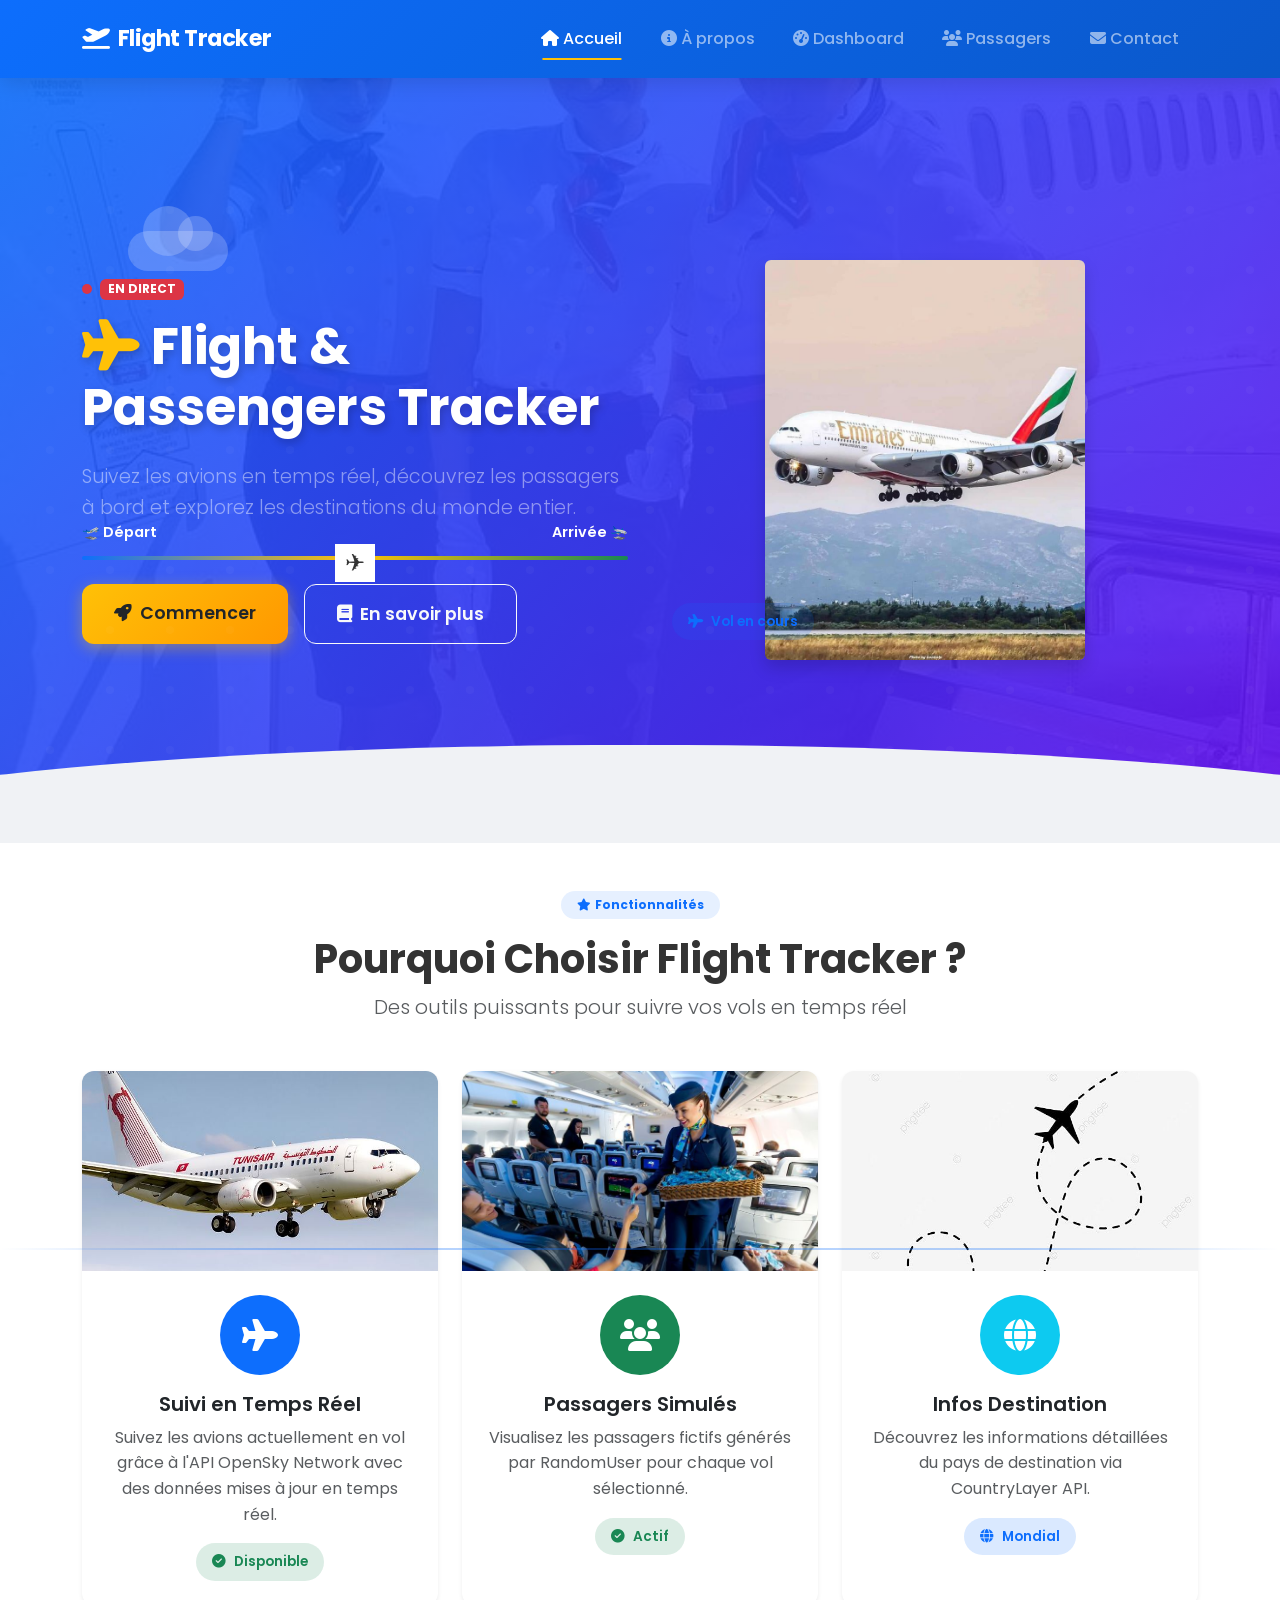
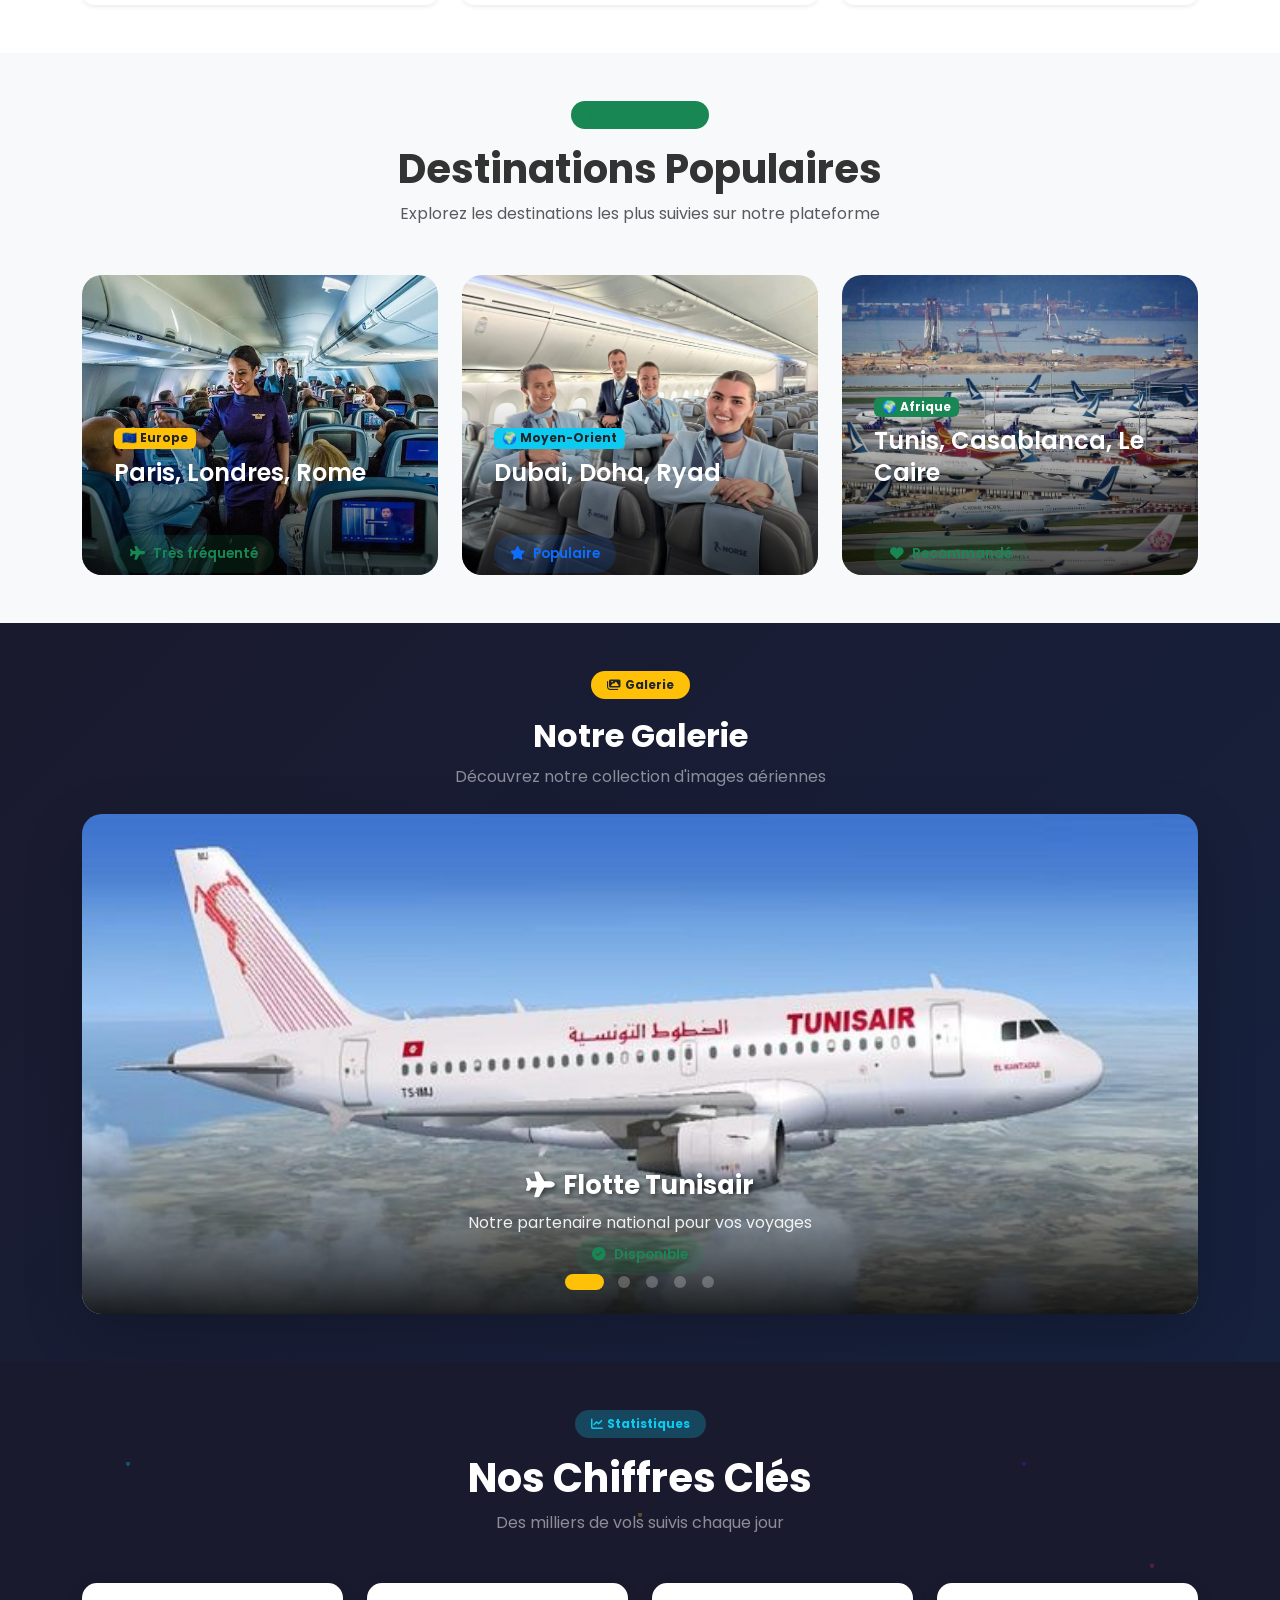
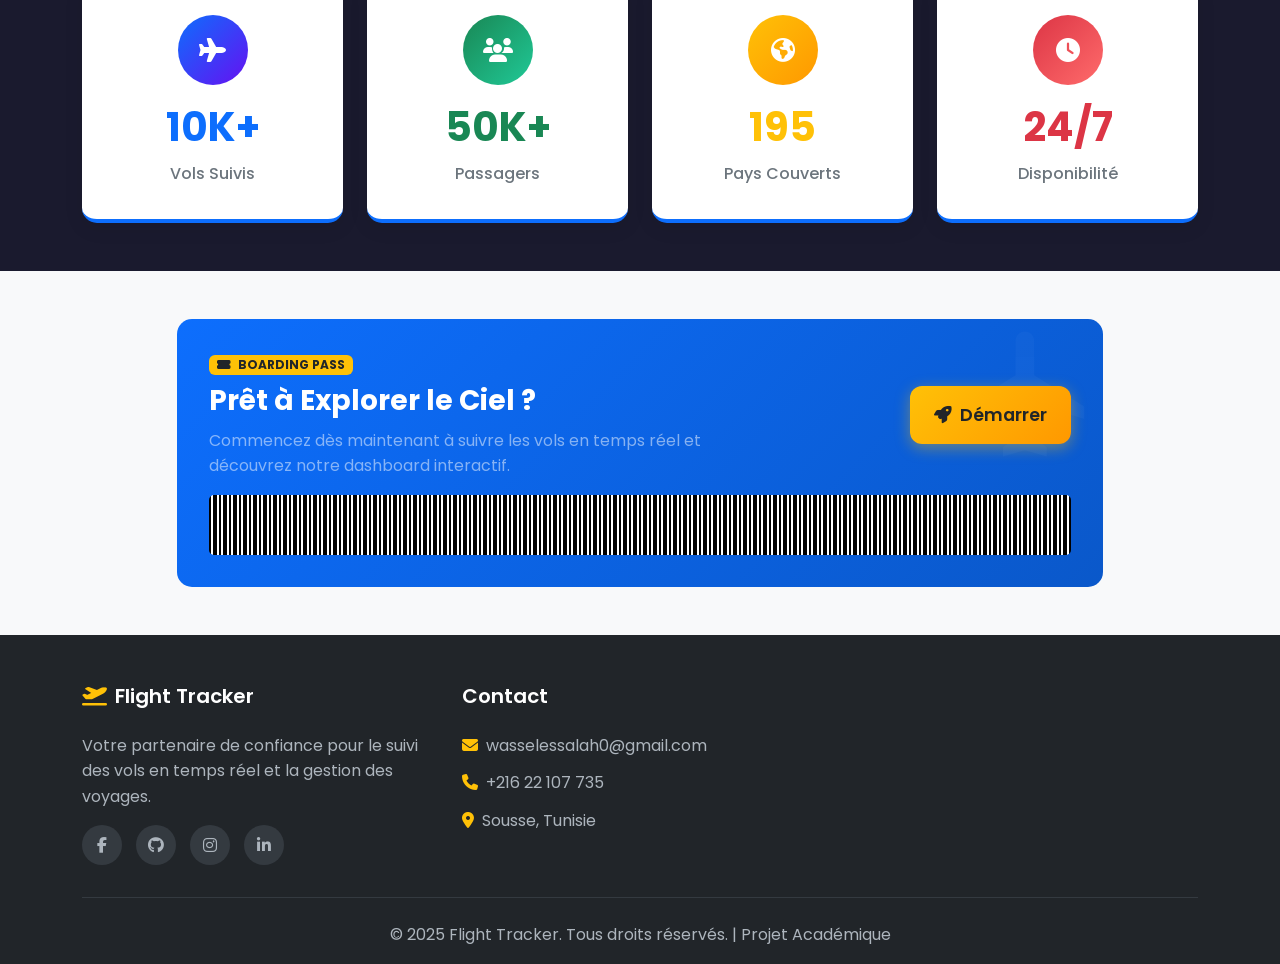
==== commit 78807993: "Refactor HTML structure and improve footer design; streamline JavaScript files by removing comments " ====
--- a/index.html
+++ b/index.html
@@ -12,7 +12,6 @@
     <link rel="stylesheet" href="css/style.css">
 </head>
 <body>
-    <!-- Navigation -->
     <nav class="navbar navbar-expand-lg navbar-dark bg-primary sticky-top">
         <div class="container">
             <a class="navbar-brand" href="index.html">
@@ -43,7 +42,6 @@
         </div>
     </nav>
 
-    <!-- Header / Hero Section -->
     <header class="hero-section travel-bg">
         <div class="cloud-decoration" style="top: 20%; left: 10%;"></div>
         <div class="cloud-decoration" style="top: 40%; right: 15%;"></div>
@@ -88,8 +86,6 @@
         </div>
     </header>
 
-  
-    <!-- Features Section -->
     <section class="py-5 bg-white section-plane-trail">
         <div class="container">
             <div class="text-center mb-5 page-transition">
@@ -149,9 +145,6 @@
         </div>
     </section>
 
-  
-
-    <!-- Popular Destinations -->
     <section class="py-5 bg-light">
         <div class="container">
             <div class="text-center mb-5 page-transition">
@@ -199,10 +192,6 @@
         </div>
     </section>
 
-
-    
-
-  <!-- Photo Slider / Carousel -->
     <section class="py-5" style="background: linear-gradient(135deg, #1a1a2e 0%, #16213e 100%);">
         <div class="container">
             <div class="text-center mb-4 page-transition">
@@ -277,9 +266,6 @@
         </div>
     </section>
 
-
-
-      <!-- Travel Stats Section -->
     <section class="py-5 world-map-bg">
         <div class="container">
             <div class="text-center mb-5">
@@ -330,11 +316,6 @@
         </div>
     </section>
 
-    <!-- Statistics Section -->
-  
-
-  
-    <!-- Call to Action Section -->
     <section class="py-5 bg-light">
         <div class="container">
             <div class="row justify-content-center">
@@ -361,68 +342,38 @@
         </div>
     </section>
 
-  
-
-    <!-- Footer -->
-    <footer class="py-5" style="background: linear-gradient(135deg, #1a1a2e 0%, #16213e 100%);">
+    <footer class="footer-pro">
         <div class="container">
             <div class="row g-4">
                 <div class="col-lg-4">
-                    <h5 class="text-white fw-bold mb-3"><i class="fas fa-plane-departure me-2 text-warning"></i>Flight Tracker</h5>
-                    <p class="text-white-50">Votre partenaire de confiance pour le suivi des vols en temps réel et la gestion des voyages.</p>
-                    <div class="d-flex gap-3">
-                        <a href="https://www.facebook.com/wasl.alsalh.2025/" class="text-white-50 fs-5" target="_blank"><i class="fab fa-facebook"></i></a>
-                        <a href="https://github.com/wasselessalah" class="text-white-50 fs-5" target="_blank"><i class="fab fa-github"></i></a>
-                        <a href="https://www.instagram.com/essalahwassel/" class="text-white-50 fs-5" target="_blank"><i class="fab fa-instagram"></i></a>
-                        <a href="https://www.linkedin.com/in/essalah-wassel-626993300/" class="text-white-50 fs-5" target="_blank"><i class="fab fa-linkedin"></i></a>
-                    </div>
-                </div>
-                <div class="col-lg-2 col-md-4">
-                    <h6 class="text-white fw-bold mb-3">Navigation</h6>
-                    <ul class="list-unstyled">
-                        <li class="mb-2"><a href="index.html" class="text-white-50"><i class="fas fa-chevron-right me-2 small"></i>Accueil</a></li>
-                        <li class="mb-2"><a href="about.html" class="text-white-50"><i class="fas fa-chevron-right me-2 small"></i>À propos</a></li>
-                        <li class="mb-2"><a href="dashboard.html" class="text-white-50"><i class="fas fa-chevron-right me-2 small"></i>Dashboard</a></li>
-                        <li class="mb-2"><a href="contact.html" class="text-white-50"><i class="fas fa-chevron-right me-2 small"></i>Contact</a></li>
+                    <h5><i class="fas fa-plane-departure me-2 text-warning"></i>Flight Tracker</h5>
+                    <p>Votre partenaire de confiance pour le suivi des vols en temps réel et la gestion des voyages.</p>
+                    <div class="social-links">
+                        <a href="https://www.facebook.com/wasl.alsalh.2025/" target="_blank"><i class="fab fa-facebook-f"></i></a>
+                        <a href="https://github.com/wasselessalah" target="_blank"><i class="fab fa-github"></i></a>
+                        <a href="https://www.instagram.com/essalahwassel/" target="_blank"><i class="fab fa-instagram"></i></a>
+                        <a href="https://www.linkedin.com/in/essalah-wassel-626993300/" target="_blank"><i class="fab fa-linkedin-in"></i></a>
+                    </div>
+                </div>
+              
+                <div class="col-lg-3 col-md-4">
+                    <h5>Contact</h5>
+                    <ul class="footer-links">
+                        <li><i class="fas fa-envelope me-2 text-warning"></i>wasselessalah0@gmail.com</li>
+                        <li><i class="fas fa-phone me-2 text-warning"></i>+216 22 107 735</li>
+                        <li><i class="fas fa-map-marker-alt me-2 text-warning"></i>Sousse, Tunisie</li>
                     </ul>
                 </div>
-                <div class="col-lg-3 col-md-4">
-                    <h6 class="text-white fw-bold mb-3">Contact</h6>
-                    <ul class="list-unstyled text-white-50">
-                        <li class="mb-2"><i class="fas fa-envelope me-2 text-warning"></i>wasselessalah0@gmail.com</li>
-                        <li class="mb-2"><i class="fas fa-phone me-2 text-warning"></i>+216 22 107 735</li>
-                        <li class="mb-2"><i class="fas fa-map-marker-alt me-2 text-warning"></i>Sousse, Tunisie</li>
-                    </ul>
-                </div>
-                <div class="col-lg-3 col-md-4">
-                    <h6 class="text-white fw-bold mb-3">Technologies</h6>
-                    <div class="d-flex flex-wrap gap-2">
-                        <span class="badge bg-primary">HTML5</span>
-                        <span class="badge bg-info">CSS3</span>
-                        <span class="badge bg-purple" style="background:#7952b3">Bootstrap</span>
-                        <span class="badge bg-warning text-dark">jQuery</span>
-                        <span class="badge bg-success">AJAX</span>
-                        <span class="badge bg-danger">Chart.js</span>
-                    </div>
-                </div>
-            </div>
-            <hr class="my-4 border-secondary">
-            <div class="row align-items-center">
-                <div class="col-md-6 text-center text-md-start">
-                    <p class="text-white-50 mb-0 small">&copy; 2025 Flight Tracker. Tous droits réservés.</p>
-                </div>
-                <div class="col-md-6 text-center text-md-end">
-                    <p class="text-white-50 mb-0 small">Projet Académique - Développé avec ❤️</p>
-                </div>
+                
+            </div>
+            <div class="footer-bottom text-center">
+                <p class="mb-0">&copy; 2025 Flight Tracker. Tous droits réservés. | Projet Académique </p>
             </div>
         </div>
     </footer>
 
-    <!-- Bootstrap JS -->
     <script src="https://cdn.jsdelivr.net/npm/bootstrap@5.3.2/dist/js/bootstrap.bundle.min.js"></script>
-    <!-- jQuery -->
     <script src="https://code.jquery.com/jquery-3.7.1.min.js"></script>
-    <!-- Custom JS -->
     <script src="js/main.js"></script>
 </body>
 </html>
--- a/css/style.css
+++ b/css/style.css
@@ -457,6 +457,7 @@
     transition: all 0.3s ease;
     border: 2px solid transparent;
 }
+
 
 .tech-card:hover {
     border-color: var(--primary-color);
@@ -1194,6 +1195,8 @@
     font-size: 0.8rem;
 }
 
+
+
 /* DataTables Customization for Dashboard */
 .dataTables_wrapper .dataTables_filter input {
     border-radius: var(--radius-md);
@@ -1202,12 +1205,64 @@
     transition: var(--transition);
     font-size: 0.9rem;
 }
-
-.dataTables_wrapper .dataTables_filter input:focus {
-    border-color: var(--primary-color);
-    box-shadow: 0 0 0 4px rgba(13, 110, 253, 0.15);
-    outline: none;
-}
+/* Footer Pro - Simple */
+.footer-pro {
+    background: #212529;
+    color: #adb5bd;
+    padding: 3rem 0 1rem;
+}
+
+.footer-pro h5 {
+    color: white;
+    font-weight: 600;
+    margin-bottom: 1.5rem;
+}
+
+.footer-pro .footer-links {
+    list-style: none;
+    padding: 0;
+    margin: 0;
+}
+
+.footer-pro .footer-links li {
+    margin-bottom: 0.75rem;
+}
+
+.footer-pro .footer-links a {
+    color: #adb5bd;
+    text-decoration: none;
+    transition: color 0.3s ease;
+}
+
+.footer-pro .footer-links a:hover {
+    color: white;
+}
+
+.footer-pro .social-links a {
+    display: inline-flex;
+    align-items: center;
+    justify-content: center;
+    width: 40px;
+    height: 40px;
+    border-radius: 50%;
+    background: #343a40;
+    color: #adb5bd;
+    margin-right: 10px;
+    transition: all 0.3s ease;
+}
+
+.footer-pro .social-links a:hover {
+    background: #0d6efd;
+    color: white;
+}
+
+.footer-pro .footer-bottom {
+    border-top: 1px solid #343a40;
+    margin-top: 2rem;
+    padding-top: 1.5rem;
+}
+
+
 
 .dataTables_wrapper .dataTables_paginate .paginate_button {
     border-radius: var(--radius-sm) !important;
